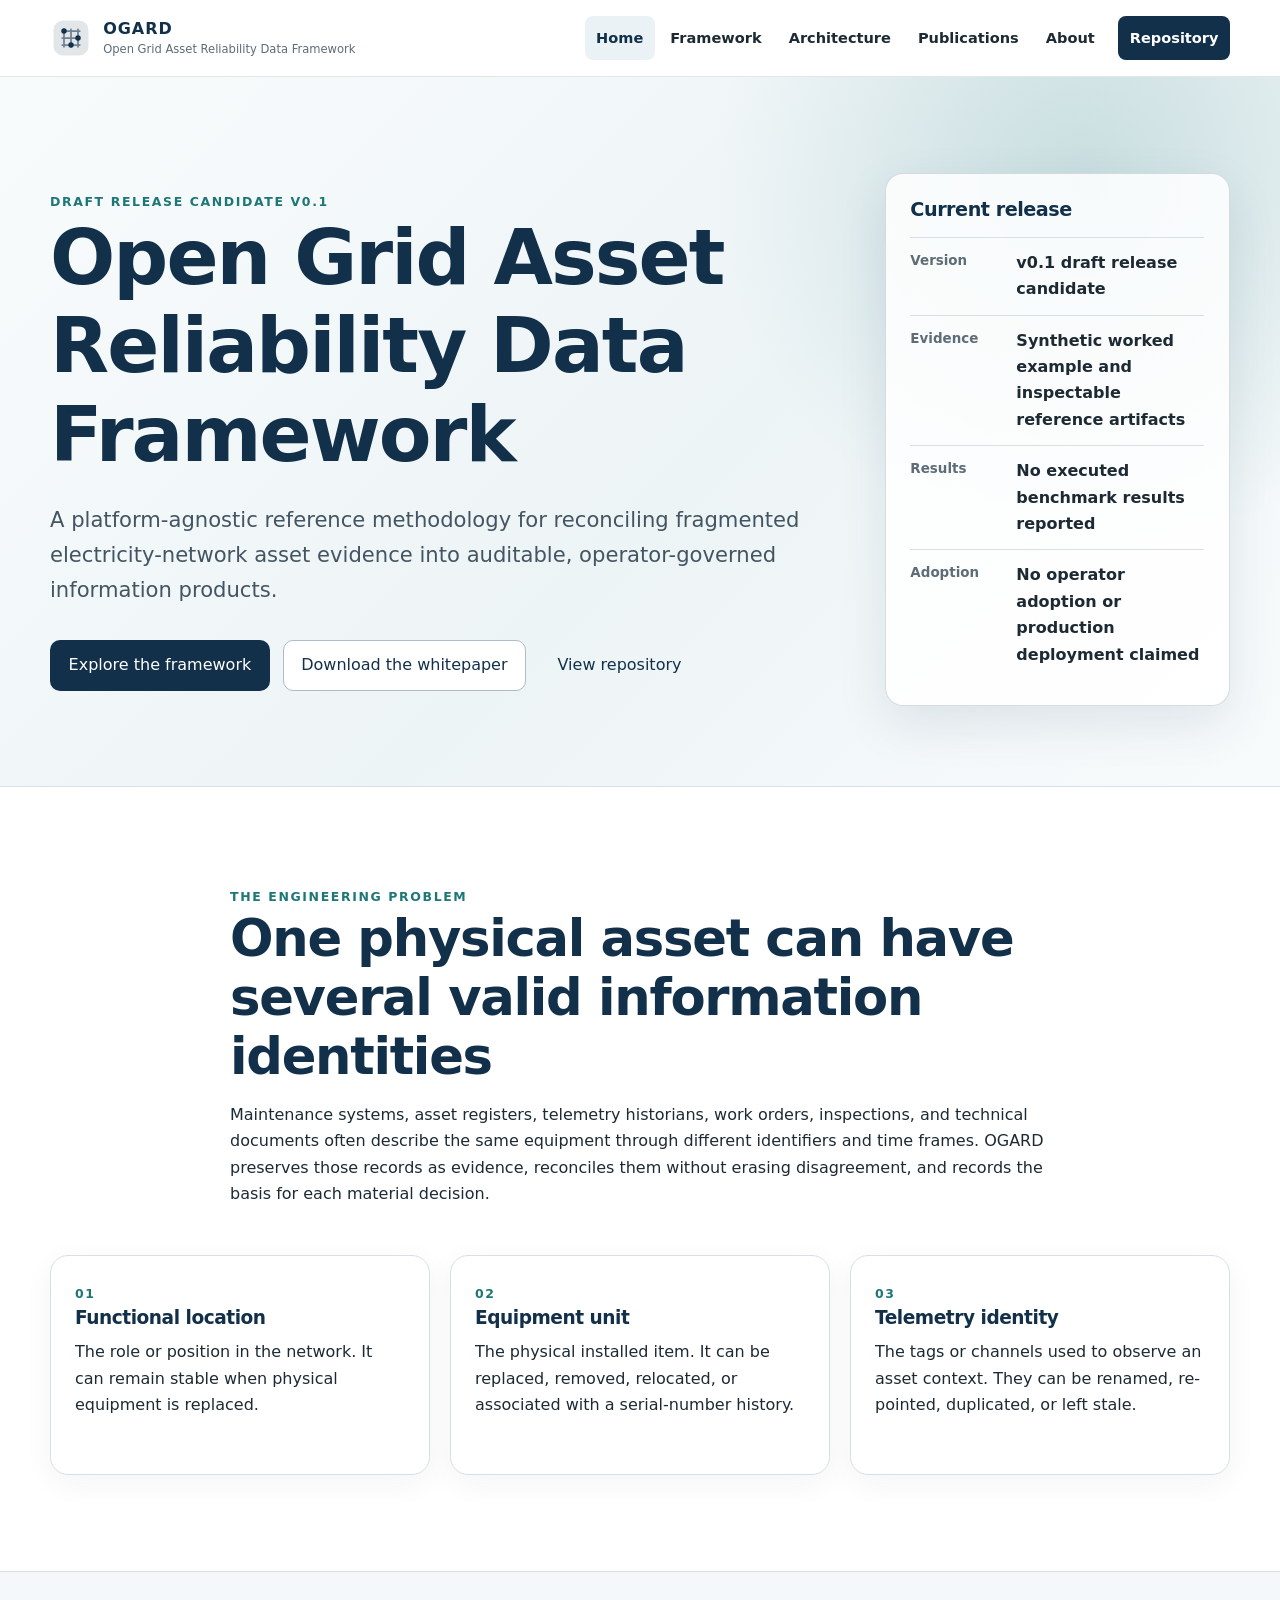
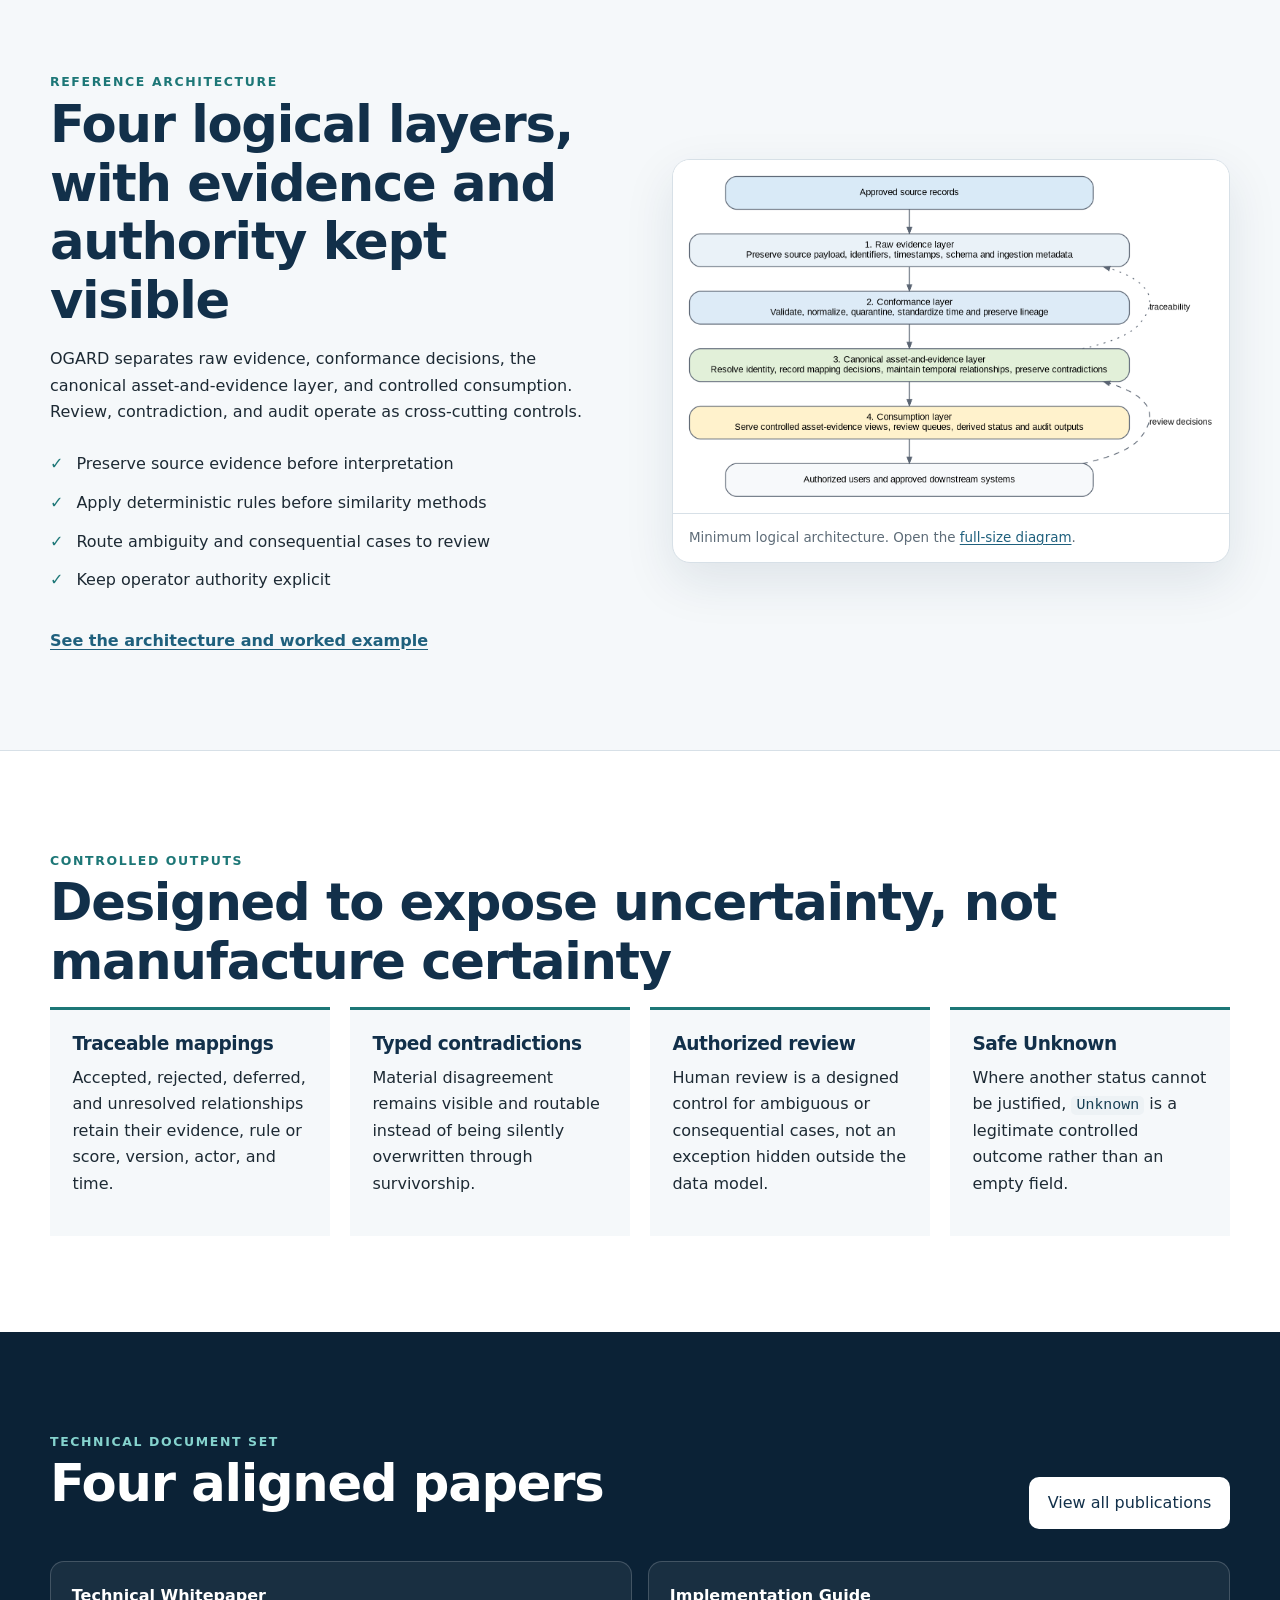
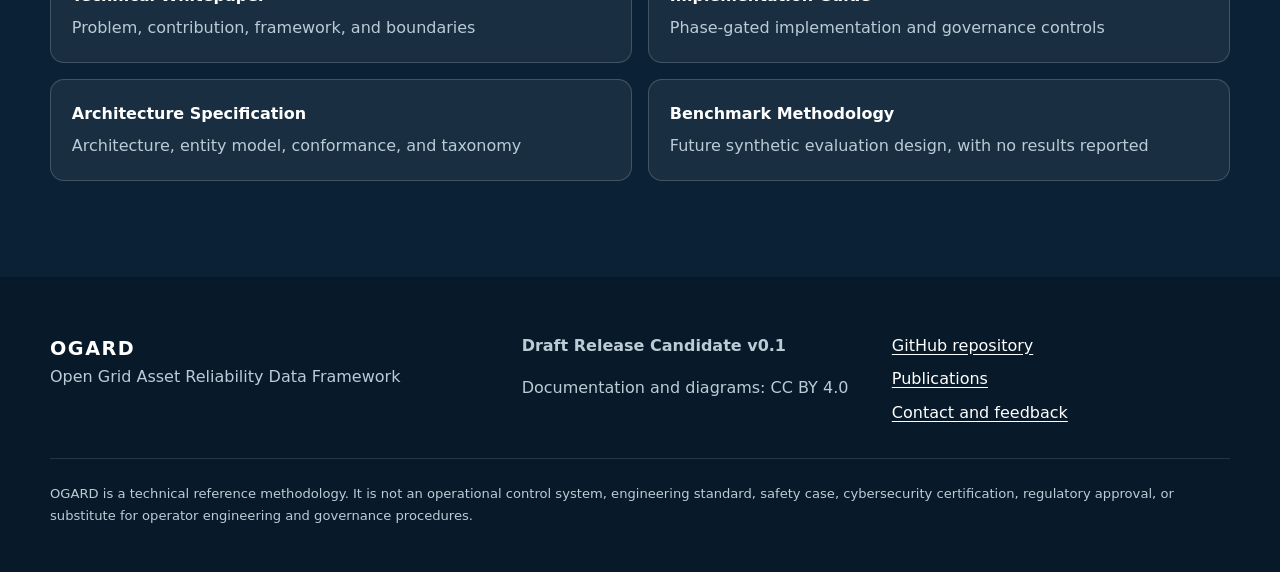
==== index.html @ 9d79635a "Move GitHub Pages site files to repository root" ====
<!doctype html>
<html lang="en">
<head>
  <meta charset="utf-8">
  <meta name="viewport" content="width=device-width, initial-scale=1">
  <title>OGARD | Open Grid Asset Reliability Data Framework</title>
  <meta name="description" content="OGARD is a reference methodology for reconciling fragmented electricity-network asset evidence into auditable, operator-governed information products.">
  <meta name="author" content="Deniz Bektas">
  <meta name="theme-color" content="#12304a">
  <link rel="canonical" href="https://denbek.github.io/ogard/">
  <meta property="og:type" content="website">
  <meta property="og:site_name" content="OGARD">
  <meta property="og:title" content="OGARD | Open Grid Asset Reliability Data Framework">
  <meta property="og:description" content="OGARD is a reference methodology for reconciling fragmented electricity-network asset evidence into auditable, operator-governed information products.">
  <meta property="og:url" content="https://denbek.github.io/ogard/">
  <meta property="og:image" content="https://denbek.github.io/ogard/assets/images/ogard-social-card.png">
  <meta name="twitter:card" content="summary_large_image">
  <link rel="icon" href="assets/images/favicon.svg" type="image/svg+xml">
  <link rel="manifest" href="site.webmanifest">
  <script>document.documentElement.classList.add("js")</script>
  <link rel="stylesheet" href="assets/css/styles.css">
  <script src="assets/js/site.js" defer></script>
</head>
<body>
<a class="skip-link" href="#main-content">Skip to main content</a>
<header class="site-header">
  <div class="container header-inner">
    <a class="brand" href="index.html" aria-label="OGARD home">
      
<svg class="brand-mark" viewBox="0 0 48 48" aria-hidden="true" focusable="false">
  <rect x="4" y="4" width="40" height="40" rx="11" fill="currentColor" opacity="0.12"/>
  <path d="M14 16h20M14 24h20M14 32h20M16 14v20M24 14v20M32 14v20" stroke="currentColor" stroke-width="2" stroke-linecap="round" opacity="0.55"/>
  <circle cx="16" cy="16" r="3.1" fill="currentColor"/>
  <circle cx="32" cy="24" r="3.1" fill="currentColor"/>
  <circle cx="24" cy="32" r="3.1" fill="currentColor"/>
</svg>

      <span><strong>OGARD</strong><small>Open Grid Asset Reliability Data Framework</small></span>
    </a>
    <button class="menu-button" type="button" aria-expanded="false" aria-controls="site-navigation">
      <span class="menu-icon" aria-hidden="true"></span>
      <span class="sr-only">Open navigation</span>
    </button>
    <nav id="site-navigation" class="site-nav" aria-label="Primary navigation">
      <a href="index.html" aria-current="page" class="nav-link active">Home</a>
<a href="framework.html" class="nav-link">Framework</a>
<a href="architecture.html" class="nav-link">Architecture</a>
<a href="publications.html" class="nav-link">Publications</a>
<a href="about.html" class="nav-link">About</a>
      <a class="nav-repo" href="https://github.com/DenBek/ogard">Repository</a>
    </nav>
  </div>
</header>
<main id="main-content">

<section class="hero">
  <div class="container hero-grid">
    <div class="hero-copy">
      <span class="eyebrow">Draft Release Candidate v0.1</span>
      <h1>Open Grid Asset Reliability Data Framework</h1>
      <p class="hero-lead">A platform-agnostic reference methodology for reconciling fragmented electricity-network asset evidence into auditable, operator-governed information products.</p>
      <div class="button-row">
        <a class="button primary" href="framework.html">Explore the framework</a>
        <a class="button secondary" href="papers/OGARD-Technical-Whitepaper-Draft-RC-v0.1.pdf">Download the whitepaper</a>
        <a class="button text" href="https://github.com/DenBek/ogard">View repository</a>
      </div>
    </div>
    <aside class="status-panel" aria-label="Release status">
      <h2>Current release</h2>
      <dl>
        <div><dt>Version</dt><dd>v0.1 draft release candidate</dd></div>
        <div><dt>Evidence</dt><dd>Synthetic worked example and inspectable reference artifacts</dd></div>
        <div><dt>Results</dt><dd>No executed benchmark results reported</dd></div>
        <div><dt>Adoption</dt><dd>No operator adoption or production deployment claimed</dd></div>
      </dl>
    </aside>
  </div>
</section>

<section class="section">
  <div class="container narrow intro-block">
    <span class="section-label">The engineering problem</span>
    <h2>One physical asset can have several valid information identities</h2>
    <p>Maintenance systems, asset registers, telemetry historians, work orders, inspections, and technical documents often describe the same equipment through different identifiers and time frames. OGARD preserves those records as evidence, reconciles them without erasing disagreement, and records the basis for each material decision.</p>
  </div>
  <div class="container card-grid three">
    <article class="card identity-card">
      <span class="card-number">01</span>
      <h3>Functional location</h3>
      <p>The role or position in the network. It can remain stable when physical equipment is replaced.</p>
    </article>
    <article class="card identity-card">
      <span class="card-number">02</span>
      <h3>Equipment unit</h3>
      <p>The physical installed item. It can be replaced, removed, relocated, or associated with a serial-number history.</p>
    </article>
    <article class="card identity-card">
      <span class="card-number">03</span>
      <h3>Telemetry identity</h3>
      <p>The tags or channels used to observe an asset context. They can be renamed, re-pointed, duplicated, or left stale.</p>
    </article>
  </div>
</section>

<section class="section section-tint">
  <div class="container split">
    <div>
      <span class="section-label">Reference architecture</span>
      <h2>Four logical layers, with evidence and authority kept visible</h2>
      <p>OGARD separates raw evidence, conformance decisions, the canonical asset-and-evidence layer, and controlled consumption. Review, contradiction, and audit operate as cross-cutting controls.</p>
      <ul class="check-list">
        <li>Preserve source evidence before interpretation</li>
        <li>Apply deterministic rules before similarity methods</li>
        <li>Route ambiguity and consequential cases to review</li>
        <li>Keep operator authority explicit</li>
      </ul>
      <a class="inline-link" href="architecture.html">See the architecture and worked example</a>
    </div>
    <figure class="diagram-card">
      <img src="diagrams/minimum-logical-architecture.png" alt="OGARD four-layer logical architecture from approved source records through raw evidence, conformance, canonical asset and evidence, and controlled consumption">
      <figcaption>Minimum logical architecture. Open the <a href="diagrams/minimum-logical-architecture.png">full-size diagram</a>.</figcaption>
    </figure>
  </div>
</section>

<section class="section">
  <div class="container">
    <span class="section-label">Controlled outputs</span>
    <h2>Designed to expose uncertainty, not manufacture certainty</h2>
    <div class="feature-grid">
      <article><h3>Traceable mappings</h3><p>Accepted, rejected, deferred, and unresolved relationships retain their evidence, rule or score, version, actor, and time.</p></article>
      <article><h3>Typed contradictions</h3><p>Material disagreement remains visible and routable instead of being silently overwritten through survivorship.</p></article>
      <article><h3>Authorized review</h3><p>Human review is a designed control for ambiguous or consequential cases, not an exception hidden outside the data model.</p></article>
      <article><h3>Safe Unknown</h3><p>Where another status cannot be justified, <code>Unknown</code> is a legitimate controlled outcome rather than an empty field.</p></article>
    </div>
  </div>
</section>

<section class="section section-dark">
  <div class="container">
    <div class="section-heading-row">
      <div><span class="section-label">Technical document set</span><h2>Four aligned papers</h2></div>
      <a class="button light" href="publications.html">View all publications</a>
    </div>
    <div class="publication-mini-grid">
      <a href="papers/OGARD-Technical-Whitepaper-Draft-RC-v0.1.pdf"><strong>Technical Whitepaper</strong><span>Problem, contribution, framework, and boundaries</span></a>
      <a href="papers/OGARD-Implementation-Guide-Draft-RC-v0.1.pdf"><strong>Implementation Guide</strong><span>Phase-gated implementation and governance controls</span></a>
      <a href="papers/OGARD-Architecture-and-Data-Model-Specification-Draft-RC-v0.1.pdf"><strong>Architecture Specification</strong><span>Architecture, entity model, conformance, and taxonomy</span></a>
      <a href="papers/OGARD-Synthetic-Benchmark-Methodology-Draft-RC-v0.1.pdf"><strong>Benchmark Methodology</strong><span>Future synthetic evaluation design, with no results reported</span></a>
    </div>
  </div>
</section>

</main>

<footer class="site-footer">
  <div class="container footer-grid">
    <div>
      <a class="footer-brand" href="index.html">OGARD</a>
      <p>Open Grid Asset Reliability Data Framework</p>
    </div>
    <div>
      <p><strong>Draft Release Candidate v0.1</strong></p>
      <p>Documentation and diagrams: CC BY 4.0</p>
    </div>
    <div class="footer-links">
      <a href="https://github.com/DenBek/ogard">GitHub repository</a>
      <a href="publications.html">Publications</a>
      <a href="about.html#contact">Contact and feedback</a>
    </div>
  </div>
  <div class="container footer-note">
    <p>OGARD is a technical reference methodology. It is not an operational control system, engineering standard, safety case, cybersecurity certification, regulatory approval, or substitute for operator engineering and governance procedures.</p>
  </div>
</footer>

</body>
</html>
---- assets/css/styles.css ----
:root {
  --navy: #12304a;
  --navy-2: #0b2236;
  --blue: #1f607d;
  --teal: #1d7777;
  --green: #44765c;
  --amber: #9a6519;
  --red: #8a3b3b;
  --ink: #1d2a34;
  --muted: #5e6c78;
  --line: #d7e0e7;
  --surface: #f5f8fa;
  --surface-2: #eaf2f5;
  --white: #ffffff;
  --shadow: 0 18px 50px rgba(18, 48, 74, 0.10);
  --radius: 18px;
  --container: 1180px;
}
* { box-sizing: border-box; }
html { scroll-behavior: smooth; }
body { margin: 0; color: var(--ink); background: var(--white); font-family: Inter, ui-sans-serif, system-ui, -apple-system, BlinkMacSystemFont, "Segoe UI", sans-serif; line-height: 1.65; -webkit-font-smoothing: antialiased; }
a { color: var(--blue); text-underline-offset: 0.18em; }
a:hover { color: var(--navy); }
img { display: block; max-width: 100%; }
code, pre { font-family: ui-monospace, SFMono-Regular, Menlo, Consolas, monospace; }
code { padding: 0.1em 0.35em; border-radius: 5px; background: #edf2f5; color: #153d52; font-size: 0.93em; }
.container { width: min(calc(100% - 2.5rem), var(--container)); margin-inline: auto; }
.narrow { max-width: 820px; }
.sr-only { position: absolute; width: 1px; height: 1px; padding: 0; margin: -1px; overflow: hidden; clip: rect(0,0,0,0); white-space: nowrap; border: 0; }
.skip-link { position: fixed; top: 0.5rem; left: 0.5rem; z-index: 999; padding: 0.75rem 1rem; border-radius: 8px; background: var(--navy); color: white; transform: translateY(-160%); }
.skip-link:focus { transform: translateY(0); }
:focus-visible { outline: 3px solid #f2b84b; outline-offset: 3px; }
.site-header { position: sticky; top: 0; z-index: 100; background: rgba(255,255,255,0.96); border-bottom: 1px solid rgba(18,48,74,0.12); backdrop-filter: blur(14px); }
.header-inner { min-height: 76px; display: flex; align-items: center; justify-content: space-between; gap: 1rem; }
.brand { display: inline-flex; align-items: center; gap: 0.7rem; color: var(--navy); text-decoration: none; }
.brand-mark { width: 42px; height: 42px; flex: 0 0 auto; }
.brand span { display: flex; flex-direction: column; line-height: 1.15; }
.brand strong { letter-spacing: 0.06em; font-size: 1rem; }
.brand small { margin-top: 0.25rem; color: var(--muted); font-size: 0.72rem; }
.site-nav { display: flex; align-items: center; gap: 0.25rem; }
.nav-link, .nav-repo { padding: 0.62rem 0.72rem; border-radius: 8px; color: var(--ink); font-weight: 650; font-size: 0.91rem; text-decoration: none; }
.nav-link:hover, .nav-link.active { color: var(--navy); background: var(--surface-2); }
.nav-repo { margin-left: 0.5rem; color: white; background: var(--navy); }
.nav-repo:hover { color: white; background: var(--blue); }
.menu-button { display: none; border: 0; background: transparent; padding: 0.65rem; color: var(--navy); }
.menu-icon, .menu-icon::before, .menu-icon::after { display: block; width: 24px; height: 2px; border-radius: 2px; background: currentColor; content: ""; }
.menu-icon::before { transform: translateY(-7px); }
.menu-icon::after { transform: translateY(5px); }
.hero { padding: 6rem 0 5rem; background: radial-gradient(circle at 85% 15%, rgba(29,119,119,0.18), transparent 30%), linear-gradient(135deg, #f8fbfc 0%, #edf4f6 55%, #f8fbfc 100%); border-bottom: 1px solid var(--line); }
.hero-grid { display: grid; grid-template-columns: minmax(0, 1.45fr) minmax(300px, 0.65fr); gap: 4rem; align-items: center; }
.eyebrow, .section-label { display: inline-block; color: var(--teal); font-size: 0.78rem; font-weight: 800; letter-spacing: 0.13em; text-transform: uppercase; }
h1, h2, h3 { margin-top: 0; color: var(--navy); line-height: 1.15; letter-spacing: -0.025em; }
h1 { margin-bottom: 1.5rem; font-size: clamp(2.8rem, 6vw, 5.25rem); max-width: 14ch; }
h2 { margin-bottom: 1rem; font-size: clamp(2rem, 4vw, 3.2rem); }
h3 { margin-bottom: 0.7rem; font-size: 1.16rem; }
p { margin-top: 0; }
.hero-lead, .page-hero p, .section-intro { max-width: 68ch; color: #435562; font-size: clamp(1.08rem, 2vw, 1.32rem); }
.button-row { display: flex; flex-wrap: wrap; gap: 0.8rem; align-items: center; margin-top: 2rem; }
.button { display: inline-flex; align-items: center; justify-content: center; min-height: 46px; padding: 0.72rem 1.1rem; border: 1px solid transparent; border-radius: 10px; font-weight: 750; text-decoration: none; cursor: pointer; font: inherit; }
.button.primary { background: var(--navy); color: white; }
.button.primary:hover { background: var(--blue); color: white; }
.button.secondary { border-color: #aebcc7; background: white; color: var(--navy); }
.button.secondary:hover { border-color: var(--navy); background: var(--surface); }
.button.text { color: var(--navy); }
.button.light { background: white; color: var(--navy); }
.button.small { min-height: 40px; padding: 0.55rem 0.85rem; }
.status-panel { padding: 1.55rem; border: 1px solid rgba(18,48,74,0.16); border-radius: var(--radius); background: rgba(255,255,255,0.85); box-shadow: var(--shadow); }
.status-panel h2 { font-size: 1.2rem; }
dl { margin: 0; }
.status-panel dl > div, .publication-card dl > div { display: grid; grid-template-columns: 90px 1fr; gap: 1rem; padding: 0.75rem 0; border-top: 1px solid var(--line); }
dt { color: var(--muted); font-size: 0.84rem; font-weight: 700; }
dd { margin: 0; font-weight: 600; }
.section { padding: 6rem 0; }
.section-tint { background: var(--surface); border-block: 1px solid var(--line); }
.section-dark { background: var(--navy-2); color: #dbe6ed; }
.section-dark h2, .section-dark h3, .section-dark a { color: white; }
.section-dark .section-label { color: #85d3ce; }
.section-dark p { color: #c3d2dc; }
.intro-block { margin-bottom: 3rem; }
.card-grid { display: grid; gap: 1.25rem; }
.card-grid.three { grid-template-columns: repeat(3, 1fr); }
.card-grid.five { grid-template-columns: repeat(5, 1fr); }
.card { position: relative; padding: 1.5rem; border: 1px solid var(--line); border-radius: var(--radius); background: white; box-shadow: 0 8px 30px rgba(18,48,74,0.05); }
.card-number { color: var(--teal); font-size: 0.78rem; font-weight: 850; letter-spacing: 0.12em; }
.identity-card { min-height: 220px; }
.split { display: grid; grid-template-columns: minmax(0, 1fr) minmax(360px, 1fr); gap: 4rem; align-items: center; }
.split.text-first { grid-template-columns: minmax(0, 1.2fr) minmax(300px, 0.8fr); }
.diagram-card { margin: 0; overflow: hidden; border: 1px solid var(--line); border-radius: var(--radius); background: white; box-shadow: var(--shadow); }
.diagram-card img { width: 100%; height: auto; }
.diagram-card figcaption { padding: 0.8rem 1rem; color: var(--muted); font-size: 0.84rem; border-top: 1px solid var(--line); }
.diagram-card.large { margin-top: 2.25rem; }
.check-list, .cross-list { padding: 0; margin: 1.25rem 0; list-style: none; }
.check-list li, .cross-list li { position: relative; padding: 0.38rem 0 0.38rem 1.65rem; }
.check-list li::before { position: absolute; left: 0; content: "✓"; color: var(--teal); font-weight: 900; }
.cross-list li::before { position: absolute; left: 0; content: "×"; color: #bb6b61; font-weight: 900; }
.check-list.light li::before { color: #85d3ce; }
.inline-link { display: inline-block; margin-top: 0.5rem; font-weight: 800; }
.feature-grid { display: grid; grid-template-columns: repeat(4, 1fr); gap: 1.25rem; }
.feature-grid.three, .feature-grid.three.compact { grid-template-columns: repeat(3, 1fr); }
.feature-grid article { padding: 1.4rem; border-top: 3px solid var(--teal); background: var(--surface); }
.section-tint .feature-grid article { background: white; }
.section-heading-row { display: flex; justify-content: space-between; gap: 2rem; align-items: end; margin-bottom: 2rem; }
.publication-mini-grid { display: grid; grid-template-columns: repeat(2, 1fr); gap: 1rem; }
.publication-mini-grid a { display: flex; flex-direction: column; padding: 1.3rem; border: 1px solid rgba(255,255,255,0.18); border-radius: 14px; text-decoration: none; background: rgba(255,255,255,0.06); }
.publication-mini-grid a:hover { background: rgba(255,255,255,0.12); }
.publication-mini-grid span { margin-top: 0.35rem; color: #b9cbd7; }
.page-hero { padding: 5.2rem 0 4.2rem; background: linear-gradient(145deg, #f7fafb, #edf3f5); border-bottom: 1px solid var(--line); }
.page-hero h1 { max-width: 18ch; font-size: clamp(2.6rem, 5vw, 4.7rem); }
.full-height { min-height: 100vh; display: grid; place-items: center; }
.principle-box { padding: 2rem; border-left: 5px solid var(--teal); background: var(--surface); }
.quote { color: var(--navy); font-size: 1.55rem; font-weight: 750; line-height: 1.35; }
.quote-source { color: var(--muted); font-size: 0.88rem; }
.identity-flow { display: grid; grid-template-columns: 1fr auto 1fr auto 1fr; align-items: center; gap: 1rem; margin: 2.5rem 0; }
.identity-flow div { padding: 1.35rem; border: 1px solid var(--line); border-radius: 14px; background: white; text-align: center; }
.identity-flow div span { display: block; color: var(--navy); font-weight: 800; }
.identity-flow div small { color: var(--muted); }
.flow-link { color: var(--teal); font-size: 0.72rem; font-weight: 750; text-align: center; }
.callout, .notice { padding: 1rem 1.1rem; border-left: 4px solid var(--amber); background: #fff8e8; color: #60491f; }
.step-grid { display: grid; grid-template-columns: repeat(4, 1fr); gap: 1rem; padding: 0; list-style: none; }
.step-grid li { padding: 1.35rem; border: 1px solid rgba(255,255,255,0.16); border-radius: 14px; background: rgba(255,255,255,0.055); }
.step-grid li > span { display: inline-grid; width: 34px; height: 34px; place-items: center; margin-bottom: 1rem; border-radius: 50%; background: #85d3ce; color: var(--navy-2); font-weight: 900; }
.table-wrap { overflow-x: auto; border: 1px solid var(--line); border-radius: var(--radius); }
table { width: 100%; border-collapse: collapse; background: white; }
th, td { padding: 1rem; border-bottom: 1px solid var(--line); text-align: left; vertical-align: top; }
th { background: var(--navy); color: white; font-size: 0.86rem; }
tbody tr:last-child td { border-bottom: 0; }
.status { display: inline-block; min-width: 84px; padding: 0.25rem 0.5rem; border-radius: 999px; color: #173042; font-size: 0.8rem; font-weight: 800; text-align: center; }
.status.available { background: #dcefe3; }.status.degraded { background: #fff0c8; }.status.offline { background: #ecd9d9; }.status.risk { background: #f8e4c8; }.status.unknown { background: #e4e9ed; }
.boundary-grid { display: grid; grid-template-columns: 1fr 1fr; gap: 3rem; }
.layer-grid { display: grid; grid-template-columns: repeat(4, 1fr); gap: 1rem; }
.layer-grid article { padding: 1.25rem; border: 1px solid var(--line); border-radius: 14px; background: white; }
.layer-grid article > span { display: inline-grid; width: 32px; height: 32px; place-items: center; margin-bottom: 0.9rem; border-radius: 8px; color: white; background: var(--navy); font-weight: 850; }
.timeline { max-width: 940px; margin: 3rem auto 0; padding: 0; list-style: none; }
.timeline li { display: grid; grid-template-columns: 64px 1fr; gap: 1.2rem; padding: 0 0 2rem; }
.timeline li > span { display: grid; width: 48px; height: 48px; place-items: center; border: 2px solid #85d3ce; border-radius: 50%; color: #85d3ce; font-weight: 900; }
.timeline li > div { padding: 0 0 1.5rem 1.5rem; border-left: 1px solid rgba(255,255,255,0.22); }
.artifact-grid { display: grid; grid-template-columns: repeat(4, 1fr); gap: 1rem; }
.artifact-grid a { display: flex; flex-direction: column; min-height: 150px; padding: 1.15rem; border: 1px solid var(--line); border-radius: 12px; color: var(--ink); text-decoration: none; background: white; }
.artifact-grid a:hover { border-color: var(--teal); box-shadow: 0 8px 24px rgba(18,48,74,0.08); }
.artifact-grid strong { color: var(--navy); }
.artifact-grid span { margin-top: 0.4rem; color: var(--muted); font-size: 0.88rem; }
.reference-links { display: flex; flex-wrap: wrap; gap: 0.7rem; margin-top: 1.25rem; }
.reference-links a { padding: 0.55rem 0.8rem; border-radius: 999px; background: var(--surface-2); font-weight: 700; text-decoration: none; }
.publication-grid { display: grid; grid-template-columns: repeat(2, 1fr); gap: 1.5rem; }
.publication-card { padding: 2rem; border: 1px solid var(--line); border-radius: var(--radius); background: white; box-shadow: 0 10px 35px rgba(18,48,74,0.06); }
.publication-card.featured { border-top: 5px solid var(--teal); }
.doc-type { color: var(--teal); font-size: 0.75rem; font-weight: 850; letter-spacing: 0.12em; text-transform: uppercase; }
.publication-card h2 { margin-top: 0.5rem; font-size: 1.8rem; }
.publication-card dl { margin: 1.3rem 0; }
.repo-tree pre { margin: 0; padding: 1.5rem; overflow-x: auto; border-radius: var(--radius); background: var(--navy-2); color: #dbe6ed; line-height: 1.8; }
.citation-box { padding: 1.4rem; border: 1px solid var(--line); border-radius: var(--radius); background: var(--surface); }
.copy-status { min-height: 1.4em; margin: 0.5rem 0 0; color: var(--teal); font-weight: 700; }
.audience-grid { display: flex; flex-wrap: wrap; gap: 0.8rem; }
.audience-grid span { padding: 0.75rem 1rem; border: 1px solid var(--line); border-radius: 999px; background: var(--surface); font-weight: 700; }
.contact-rules { padding: 1.5rem; border: 1px solid rgba(255,255,255,0.18); border-radius: var(--radius); background: rgba(255,255,255,0.06); }
.site-footer { padding: 3.5rem 0 2rem; background: #081a29; color: #bccbd5; }
.footer-grid { display: grid; grid-template-columns: 1.3fr 1fr 1fr; gap: 2rem; }
.footer-brand { color: white; font-size: 1.2rem; font-weight: 900; letter-spacing: 0.08em; text-decoration: none; }
.footer-links { display: flex; flex-direction: column; gap: 0.45rem; }
.footer-links a { color: white; }
.footer-note { margin-top: 2rem; padding-top: 1.5rem; border-top: 1px solid rgba(255,255,255,0.12); font-size: 0.82rem; }
@media (max-width: 1000px) {
  .hero-grid, .split, .split.text-first { grid-template-columns: 1fr; gap: 2.5rem; }
  .card-grid.five { grid-template-columns: repeat(2, 1fr); }
  .feature-grid, .artifact-grid, .layer-grid, .step-grid { grid-template-columns: repeat(2, 1fr); }
  .identity-flow { grid-template-columns: 1fr; }
  .flow-link { transform: rotate(90deg); }
}
@media (max-width: 820px) {
  .header-inner { flex-wrap: wrap; }
  .brand small { display: none; }
  .site-nav { position: static; width: 100%; display: flex; flex-direction: column; align-items: stretch; padding: 0 0 1rem; background: white; }
  .js .menu-button { display: block; }
  .js .site-nav { position: absolute; top: 76px; left: 0; right: 0; width: auto; display: none; padding: 1rem 1.25rem 1.4rem; border-bottom: 1px solid var(--line); box-shadow: var(--shadow); }
  .js .site-nav.open { display: flex; }
  .nav-link, .nav-repo { width: 100%; margin: 0; padding: 0.8rem 1rem; }
  .hero { padding: 4.5rem 0 4rem; }
  .section, .page-hero { padding-block: 4rem; }
  .card-grid.three, .feature-grid.three, .feature-grid.three.compact, .publication-grid, .boundary-grid, .footer-grid { grid-template-columns: 1fr; }
  .section-heading-row { align-items: flex-start; flex-direction: column; }
  .publication-mini-grid { grid-template-columns: 1fr; }
}
@media (max-width: 620px) {
  .container { width: min(calc(100% - 1.5rem), var(--container)); }
  h1 { font-size: clamp(2.45rem, 13vw, 3.55rem); }
  h2 { font-size: 2rem; }
  .card-grid.five, .feature-grid, .artifact-grid, .layer-grid, .step-grid { grid-template-columns: 1fr; }
  .button-row { align-items: stretch; flex-direction: column; }
  .button { width: 100%; }
  .status-panel dl > div { grid-template-columns: 1fr; gap: 0.2rem; }
  .timeline li { grid-template-columns: 48px 1fr; gap: 0.7rem; }
  .timeline li > div { padding-left: 1rem; }
  th, td { min-width: 190px; }
}
@media (prefers-reduced-motion: reduce) {
  html { scroll-behavior: auto; }
  *, *::before, *::after { transition-duration: 0.01ms !important; animation-duration: 0.01ms !important; }
}
@media print {
  .site-header, .site-footer, .button, .menu-button { display: none !important; }
  .section, .hero, .page-hero { padding: 2rem 0; }
  body { color: black; background: white; }
  a { color: black; text-decoration: underline; }
}
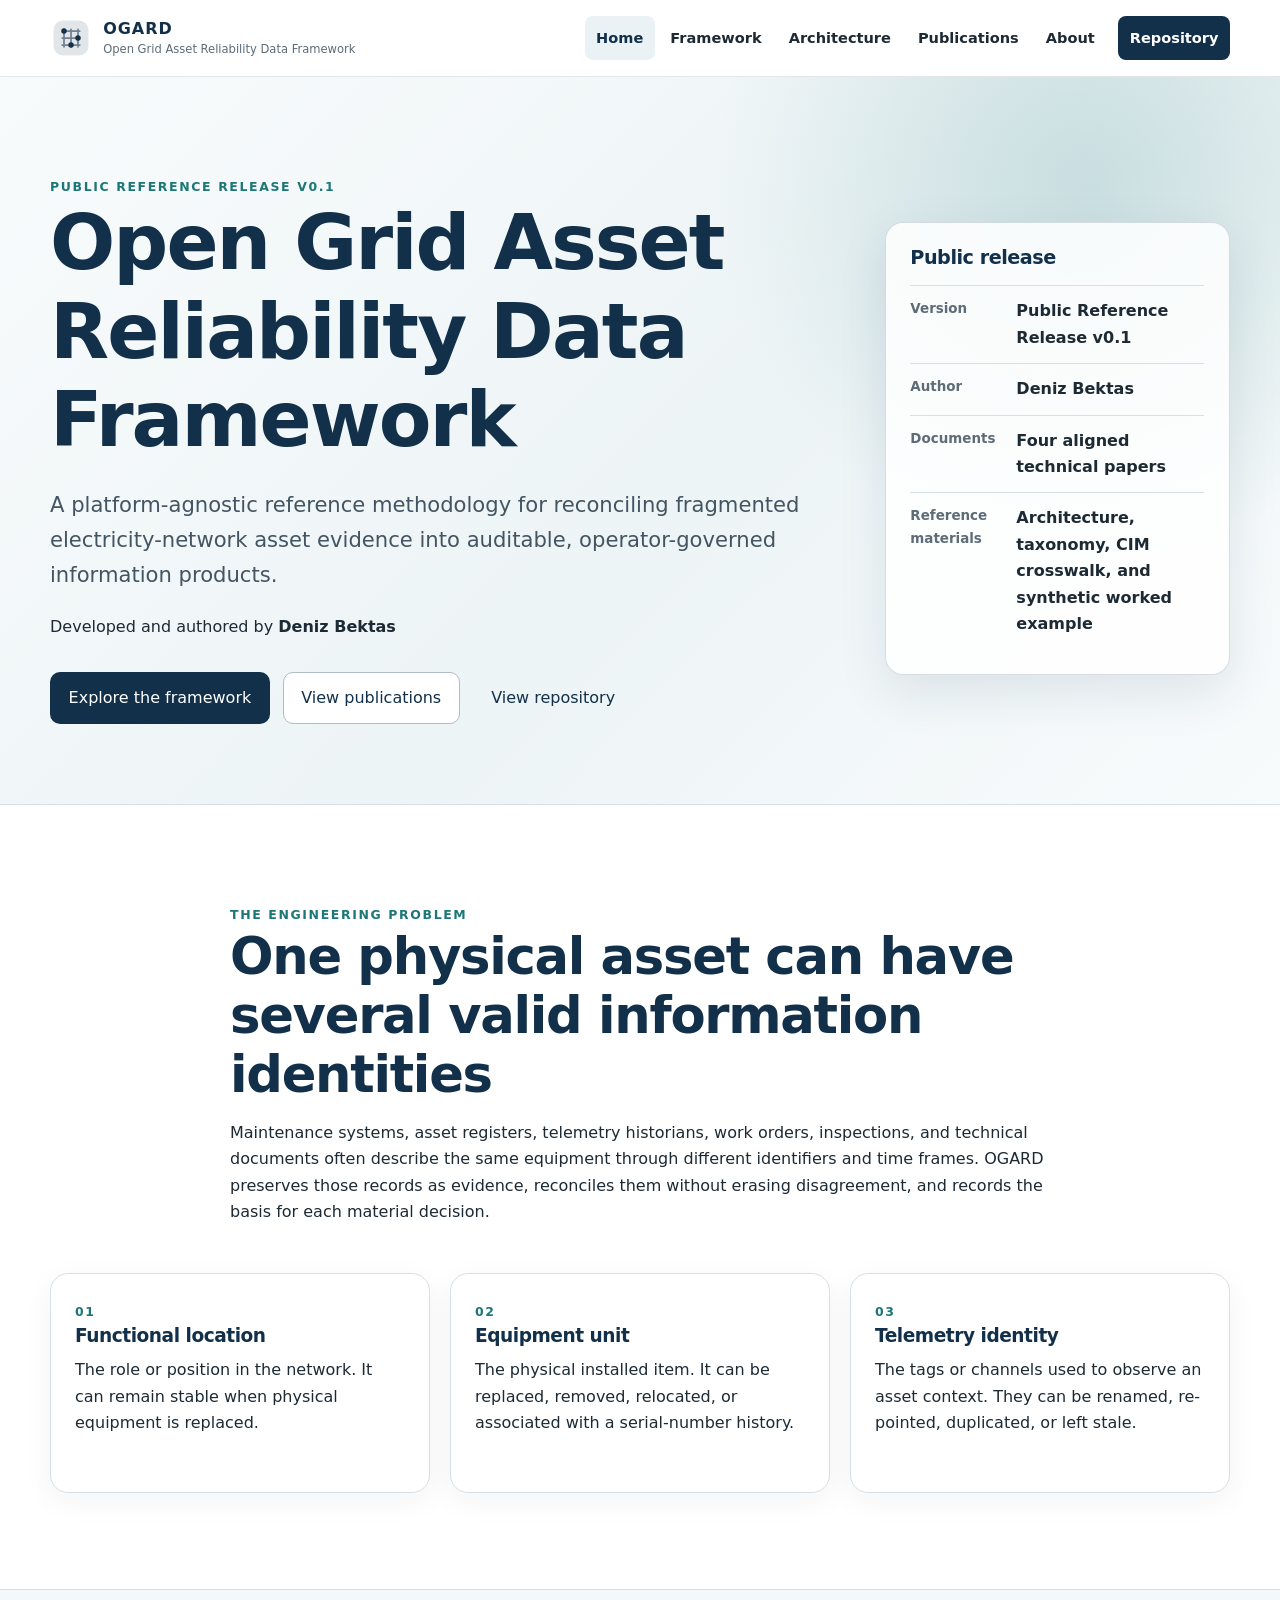
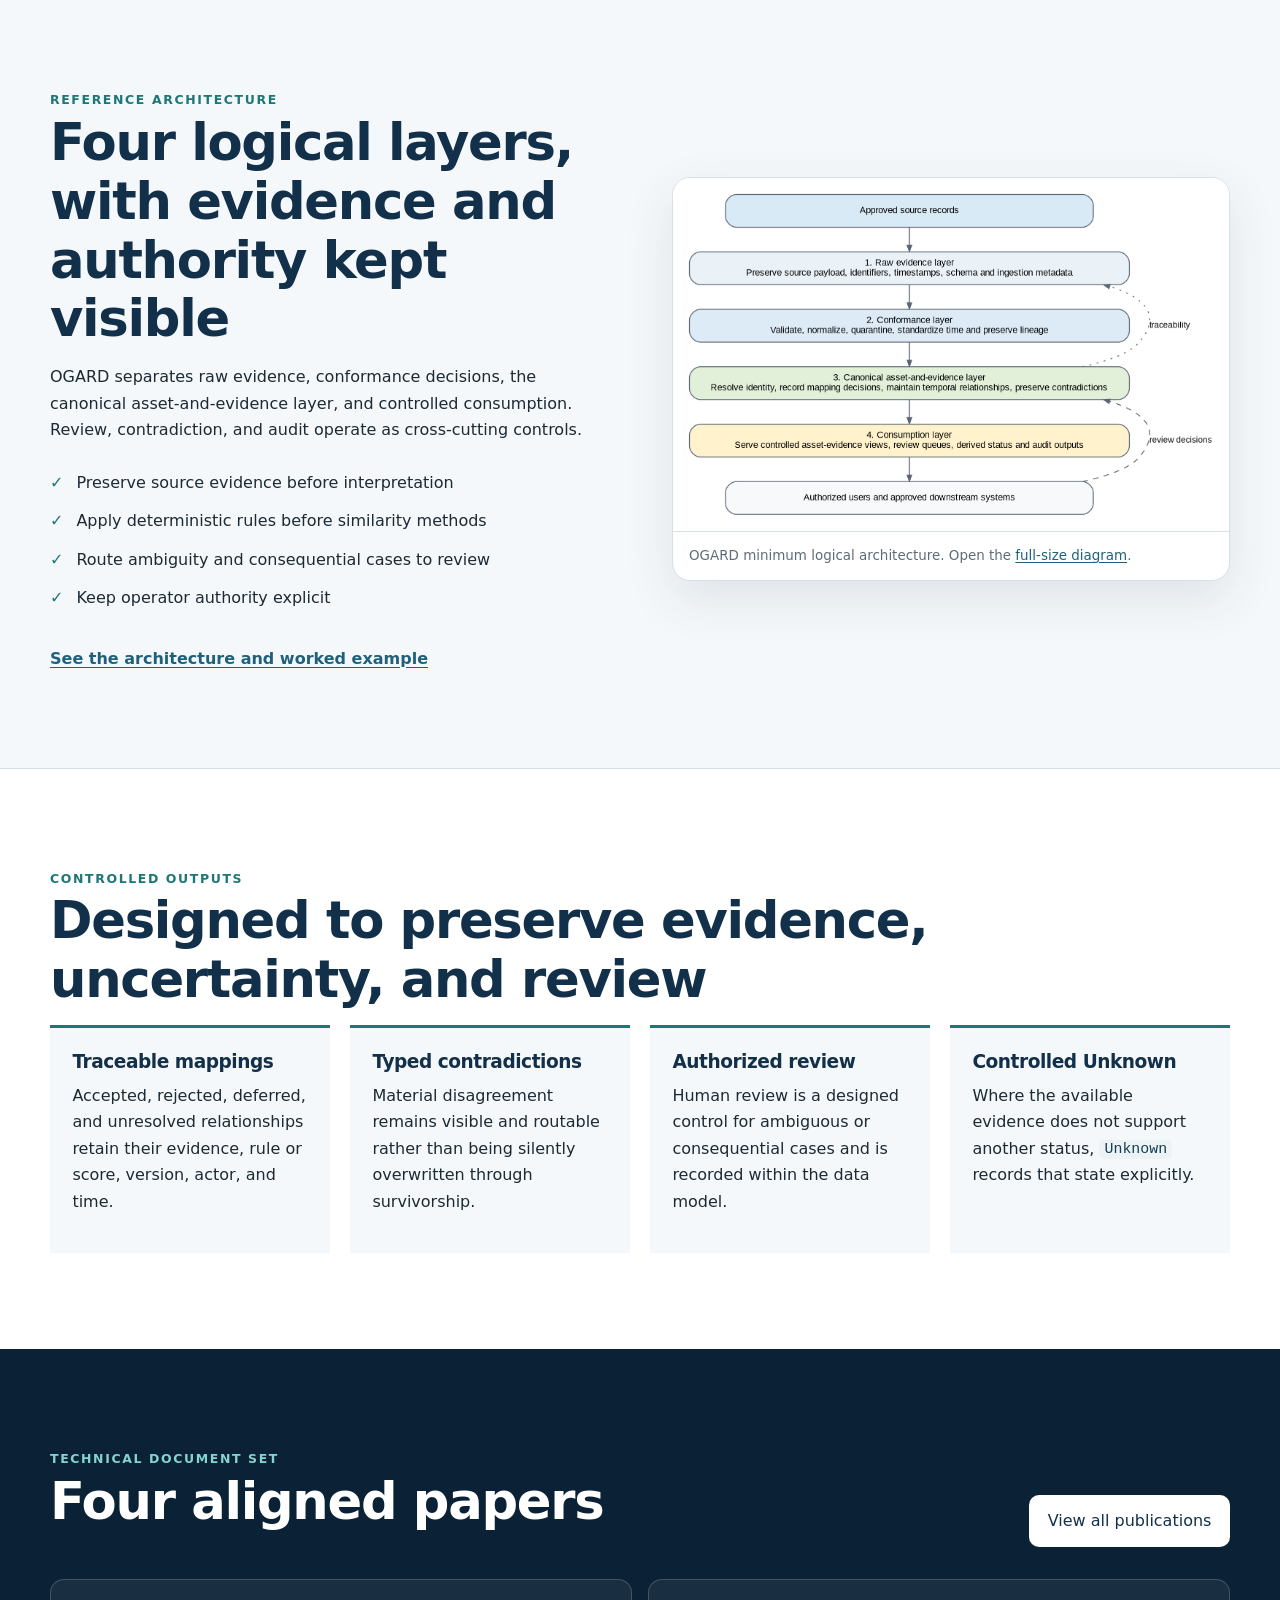
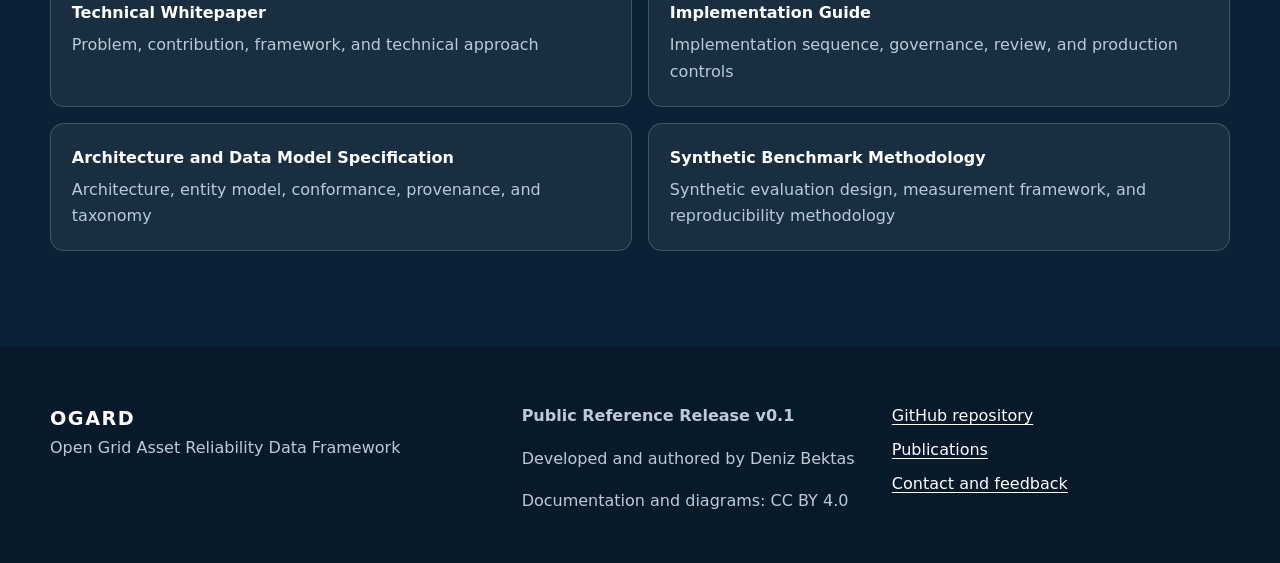
==== commit 4e7c8153: "Update index.html" ====
--- a/index.html
+++ b/index.html
@@ -3,175 +3,368 @@
 <head>
   <meta charset="utf-8">
   <meta name="viewport" content="width=device-width, initial-scale=1">
+
   <title>OGARD | Open Grid Asset Reliability Data Framework</title>
-  <meta name="description" content="OGARD is a reference methodology for reconciling fragmented electricity-network asset evidence into auditable, operator-governed information products.">
+
+  <meta
+    name="description"
+    content="OGARD is a public reference methodology developed and authored by Deniz Bektas for reconciling fragmented electricity-network asset evidence into auditable, operator-governed information products."
+  >
   <meta name="author" content="Deniz Bektas">
   <meta name="theme-color" content="#12304a">
+
   <link rel="canonical" href="https://denbek.github.io/ogard/">
+
   <meta property="og:type" content="website">
   <meta property="og:site_name" content="OGARD">
   <meta property="og:title" content="OGARD | Open Grid Asset Reliability Data Framework">
-  <meta property="og:description" content="OGARD is a reference methodology for reconciling fragmented electricity-network asset evidence into auditable, operator-governed information products.">
+  <meta
+    property="og:description"
+    content="A public reference methodology developed and authored by Deniz Bektas for reconciling fragmented electricity-network asset evidence."
+  >
   <meta property="og:url" content="https://denbek.github.io/ogard/">
   <meta property="og:image" content="https://denbek.github.io/ogard/assets/images/ogard-social-card.png">
+
   <meta name="twitter:card" content="summary_large_image">
+
   <link rel="icon" href="assets/images/favicon.svg" type="image/svg+xml">
   <link rel="manifest" href="site.webmanifest">
+
   <script>document.documentElement.classList.add("js")</script>
   <link rel="stylesheet" href="assets/css/styles.css">
   <script src="assets/js/site.js" defer></script>
 </head>
+
 <body>
+
 <a class="skip-link" href="#main-content">Skip to main content</a>
+
 <header class="site-header">
   <div class="container header-inner">
+
     <a class="brand" href="index.html" aria-label="OGARD home">
-      
-<svg class="brand-mark" viewBox="0 0 48 48" aria-hidden="true" focusable="false">
-  <rect x="4" y="4" width="40" height="40" rx="11" fill="currentColor" opacity="0.12"/>
-  <path d="M14 16h20M14 24h20M14 32h20M16 14v20M24 14v20M32 14v20" stroke="currentColor" stroke-width="2" stroke-linecap="round" opacity="0.55"/>
-  <circle cx="16" cy="16" r="3.1" fill="currentColor"/>
-  <circle cx="32" cy="24" r="3.1" fill="currentColor"/>
-  <circle cx="24" cy="32" r="3.1" fill="currentColor"/>
-</svg>
-
-      <span><strong>OGARD</strong><small>Open Grid Asset Reliability Data Framework</small></span>
+
+      <svg class="brand-mark" viewBox="0 0 48 48" aria-hidden="true" focusable="false">
+        <rect x="4" y="4" width="40" height="40" rx="11" fill="currentColor" opacity="0.12"/>
+        <path d="M14 16h20M14 24h20M14 32h20M16 14v20M24 14v20M32 14v20"
+              stroke="currentColor"
+              stroke-width="2"
+              stroke-linecap="round"
+              opacity="0.55"/>
+        <circle cx="16" cy="16" r="3.1" fill="currentColor"/>
+        <circle cx="32" cy="24" r="3.1" fill="currentColor"/>
+        <circle cx="24" cy="32" r="3.1" fill="currentColor"/>
+      </svg>
+
+      <span>
+        <strong>OGARD</strong>
+        <small>Open Grid Asset Reliability Data Framework</small>
+      </span>
     </a>
+
     <button class="menu-button" type="button" aria-expanded="false" aria-controls="site-navigation">
       <span class="menu-icon" aria-hidden="true"></span>
       <span class="sr-only">Open navigation</span>
     </button>
+
     <nav id="site-navigation" class="site-nav" aria-label="Primary navigation">
       <a href="index.html" aria-current="page" class="nav-link active">Home</a>
-<a href="framework.html" class="nav-link">Framework</a>
-<a href="architecture.html" class="nav-link">Architecture</a>
-<a href="publications.html" class="nav-link">Publications</a>
-<a href="about.html" class="nav-link">About</a>
+      <a href="framework.html" class="nav-link">Framework</a>
+      <a href="architecture.html" class="nav-link">Architecture</a>
+      <a href="publications.html" class="nav-link">Publications</a>
+      <a href="about.html" class="nav-link">About</a>
       <a class="nav-repo" href="https://github.com/DenBek/ogard">Repository</a>
     </nav>
+
   </div>
 </header>
+
+
 <main id="main-content">
 
 <section class="hero">
   <div class="container hero-grid">
+
     <div class="hero-copy">
-      <span class="eyebrow">Draft Release Candidate v0.1</span>
+
+      <span class="eyebrow">PUBLIC REFERENCE RELEASE v0.1</span>
+
       <h1>Open Grid Asset Reliability Data Framework</h1>
-      <p class="hero-lead">A platform-agnostic reference methodology for reconciling fragmented electricity-network asset evidence into auditable, operator-governed information products.</p>
+
+      <p class="hero-lead">
+        A platform-agnostic reference methodology for reconciling fragmented electricity-network
+        asset evidence into auditable, operator-governed information products.
+      </p>
+
+      <p class="hero-author">
+        Developed and authored by <strong>Deniz Bektas</strong>
+      </p>
+
       <div class="button-row">
         <a class="button primary" href="framework.html">Explore the framework</a>
-        <a class="button secondary" href="papers/OGARD-Technical-Whitepaper-Draft-RC-v0.1.pdf">Download the whitepaper</a>
+        <a class="button secondary" href="publications.html">View publications</a>
         <a class="button text" href="https://github.com/DenBek/ogard">View repository</a>
       </div>
-    </div>
-    <aside class="status-panel" aria-label="Release status">
-      <h2>Current release</h2>
+
+    </div>
+
+
+    <aside class="status-panel" aria-label="Release summary">
+
+      <h2>Public release</h2>
+
       <dl>
-        <div><dt>Version</dt><dd>v0.1 draft release candidate</dd></div>
-        <div><dt>Evidence</dt><dd>Synthetic worked example and inspectable reference artifacts</dd></div>
-        <div><dt>Results</dt><dd>No executed benchmark results reported</dd></div>
-        <div><dt>Adoption</dt><dd>No operator adoption or production deployment claimed</dd></div>
+
+        <div>
+          <dt>Version</dt>
+          <dd>Public Reference Release v0.1</dd>
+        </div>
+
+        <div>
+          <dt>Author</dt>
+          <dd>Deniz Bektas</dd>
+        </div>
+
+        <div>
+          <dt>Documents</dt>
+          <dd>Four aligned technical papers</dd>
+        </div>
+
+        <div>
+          <dt>Reference materials</dt>
+          <dd>Architecture, taxonomy, CIM crosswalk, and synthetic worked example</dd>
+        </div>
+
       </dl>
+
     </aside>
-  </div>
-</section>
+
+  </div>
+</section>
+
 
 <section class="section">
+
   <div class="container narrow intro-block">
+
     <span class="section-label">The engineering problem</span>
+
     <h2>One physical asset can have several valid information identities</h2>
-    <p>Maintenance systems, asset registers, telemetry historians, work orders, inspections, and technical documents often describe the same equipment through different identifiers and time frames. OGARD preserves those records as evidence, reconciles them without erasing disagreement, and records the basis for each material decision.</p>
-  </div>
+
+    <p>
+      Maintenance systems, asset registers, telemetry historians, work orders, inspections,
+      and technical documents often describe the same equipment through different identifiers
+      and time frames. OGARD preserves those records as evidence, reconciles them without
+      erasing disagreement, and records the basis for each material decision.
+    </p>
+
+  </div>
+
+
   <div class="container card-grid three">
+
     <article class="card identity-card">
       <span class="card-number">01</span>
       <h3>Functional location</h3>
-      <p>The role or position in the network. It can remain stable when physical equipment is replaced.</p>
+      <p>
+        The role or position in the network. It can remain stable when physical equipment is replaced.
+      </p>
     </article>
+
     <article class="card identity-card">
       <span class="card-number">02</span>
       <h3>Equipment unit</h3>
-      <p>The physical installed item. It can be replaced, removed, relocated, or associated with a serial-number history.</p>
+      <p>
+        The physical installed item. It can be replaced, removed, relocated,
+        or associated with a serial-number history.
+      </p>
     </article>
+
     <article class="card identity-card">
       <span class="card-number">03</span>
       <h3>Telemetry identity</h3>
-      <p>The tags or channels used to observe an asset context. They can be renamed, re-pointed, duplicated, or left stale.</p>
+      <p>
+        The tags or channels used to observe an asset context.
+        They can be renamed, re-pointed, duplicated, or left stale.
+      </p>
     </article>
-  </div>
-</section>
+
+  </div>
+
+</section>
+
 
 <section class="section section-tint">
+
   <div class="container split">
+
     <div>
+
       <span class="section-label">Reference architecture</span>
+
       <h2>Four logical layers, with evidence and authority kept visible</h2>
-      <p>OGARD separates raw evidence, conformance decisions, the canonical asset-and-evidence layer, and controlled consumption. Review, contradiction, and audit operate as cross-cutting controls.</p>
+
+      <p>
+        OGARD separates raw evidence, conformance decisions, the canonical asset-and-evidence
+        layer, and controlled consumption. Review, contradiction, and audit operate as
+        cross-cutting controls.
+      </p>
+
       <ul class="check-list">
         <li>Preserve source evidence before interpretation</li>
         <li>Apply deterministic rules before similarity methods</li>
         <li>Route ambiguity and consequential cases to review</li>
         <li>Keep operator authority explicit</li>
       </ul>
-      <a class="inline-link" href="architecture.html">See the architecture and worked example</a>
-    </div>
+
+      <a class="inline-link" href="architecture.html">
+        See the architecture and worked example
+      </a>
+
+    </div>
+
+
     <figure class="diagram-card">
-      <img src="diagrams/minimum-logical-architecture.png" alt="OGARD four-layer logical architecture from approved source records through raw evidence, conformance, canonical asset and evidence, and controlled consumption">
-      <figcaption>Minimum logical architecture. Open the <a href="diagrams/minimum-logical-architecture.png">full-size diagram</a>.</figcaption>
+
+      <img
+        src="diagrams/minimum-logical-architecture.png"
+        alt="OGARD four-layer logical architecture from source records through raw evidence, conformance, canonical asset and evidence, and controlled consumption"
+      >
+
+      <figcaption>
+        OGARD minimum logical architecture.
+        Open the
+        <a href="diagrams/minimum-logical-architecture.png">full-size diagram</a>.
+      </figcaption>
+
     </figure>
-  </div>
-</section>
+
+  </div>
+
+</section>
+
 
 <section class="section">
+
   <div class="container">
+
     <span class="section-label">Controlled outputs</span>
-    <h2>Designed to expose uncertainty, not manufacture certainty</h2>
+
+    <h2>Designed to preserve evidence, uncertainty, and review</h2>
+
     <div class="feature-grid">
-      <article><h3>Traceable mappings</h3><p>Accepted, rejected, deferred, and unresolved relationships retain their evidence, rule or score, version, actor, and time.</p></article>
-      <article><h3>Typed contradictions</h3><p>Material disagreement remains visible and routable instead of being silently overwritten through survivorship.</p></article>
-      <article><h3>Authorized review</h3><p>Human review is a designed control for ambiguous or consequential cases, not an exception hidden outside the data model.</p></article>
-      <article><h3>Safe Unknown</h3><p>Where another status cannot be justified, <code>Unknown</code> is a legitimate controlled outcome rather than an empty field.</p></article>
-    </div>
-  </div>
-</section>
+
+      <article>
+        <h3>Traceable mappings</h3>
+        <p>
+          Accepted, rejected, deferred, and unresolved relationships retain their evidence,
+          rule or score, version, actor, and time.
+        </p>
+      </article>
+
+      <article>
+        <h3>Typed contradictions</h3>
+        <p>
+          Material disagreement remains visible and routable rather than being silently
+          overwritten through survivorship.
+        </p>
+      </article>
+
+      <article>
+        <h3>Authorized review</h3>
+        <p>
+          Human review is a designed control for ambiguous or consequential cases
+          and is recorded within the data model.
+        </p>
+      </article>
+
+      <article>
+        <h3>Controlled Unknown</h3>
+        <p>
+          Where the available evidence does not support another status,
+          <code>Unknown</code> records that state explicitly.
+        </p>
+      </article>
+
+    </div>
+
+  </div>
+
+</section>
+
 
 <section class="section section-dark">
+
   <div class="container">
+
     <div class="section-heading-row">
-      <div><span class="section-label">Technical document set</span><h2>Four aligned papers</h2></div>
-      <a class="button light" href="publications.html">View all publications</a>
-    </div>
+
+      <div>
+        <span class="section-label">Technical document set</span>
+        <h2>Four aligned papers</h2>
+      </div>
+
+      <a class="button light" href="publications.html">
+        View all publications
+      </a>
+
+    </div>
+
+
     <div class="publication-mini-grid">
-      <a href="papers/OGARD-Technical-Whitepaper-Draft-RC-v0.1.pdf"><strong>Technical Whitepaper</strong><span>Problem, contribution, framework, and boundaries</span></a>
-      <a href="papers/OGARD-Implementation-Guide-Draft-RC-v0.1.pdf"><strong>Implementation Guide</strong><span>Phase-gated implementation and governance controls</span></a>
-      <a href="papers/OGARD-Architecture-and-Data-Model-Specification-Draft-RC-v0.1.pdf"><strong>Architecture Specification</strong><span>Architecture, entity model, conformance, and taxonomy</span></a>
-      <a href="papers/OGARD-Synthetic-Benchmark-Methodology-Draft-RC-v0.1.pdf"><strong>Benchmark Methodology</strong><span>Future synthetic evaluation design, with no results reported</span></a>
-    </div>
-  </div>
+
+      <a href="papers/OGARD-Technical-Whitepaper-Draft-RC-v0.1.pdf">
+        <strong>Technical Whitepaper</strong>
+        <span>Problem, contribution, framework, and technical approach</span>
+      </a>
+
+      <a href="papers/OGARD-Implementation-Guide-Draft-RC-v0.1.pdf">
+        <strong>Implementation Guide</strong>
+        <span>Implementation sequence, governance, review, and production controls</span>
+      </a>
+
+      <a href="papers/OGARD-Architecture-and-Data-Model-Specification-Draft-RC-v0.1.pdf">
+        <strong>Architecture and Data Model Specification</strong>
+        <span>Architecture, entity model, conformance, provenance, and taxonomy</span>
+      </a>
+
+      <a href="papers/OGARD-Synthetic-Benchmark-Methodology-Draft-RC-v0.1.pdf">
+        <strong>Synthetic Benchmark Methodology</strong>
+        <span>Synthetic evaluation design, measurement framework, and reproducibility methodology</span>
+      </a>
+
+    </div>
+
+  </div>
+
 </section>
 
 </main>
 
+
 <footer class="site-footer">
+
   <div class="container footer-grid">
+
     <div>
       <a class="footer-brand" href="index.html">OGARD</a>
       <p>Open Grid Asset Reliability Data Framework</p>
     </div>
+
     <div>
-      <p><strong>Draft Release Candidate v0.1</strong></p>
+      <p><strong>Public Reference Release v0.1</strong></p>
+      <p>Developed and authored by Deniz Bektas</p>
       <p>Documentation and diagrams: CC BY 4.0</p>
     </div>
+
     <div class="footer-links">
       <a href="https://github.com/DenBek/ogard">GitHub repository</a>
       <a href="publications.html">Publications</a>
       <a href="about.html#contact">Contact and feedback</a>
     </div>
-  </div>
-  <div class="container footer-note">
-    <p>OGARD is a technical reference methodology. It is not an operational control system, engineering standard, safety case, cybersecurity certification, regulatory approval, or substitute for operator engineering and governance procedures.</p>
-  </div>
+
+  </div>
+
 </footer>
 
 </body>
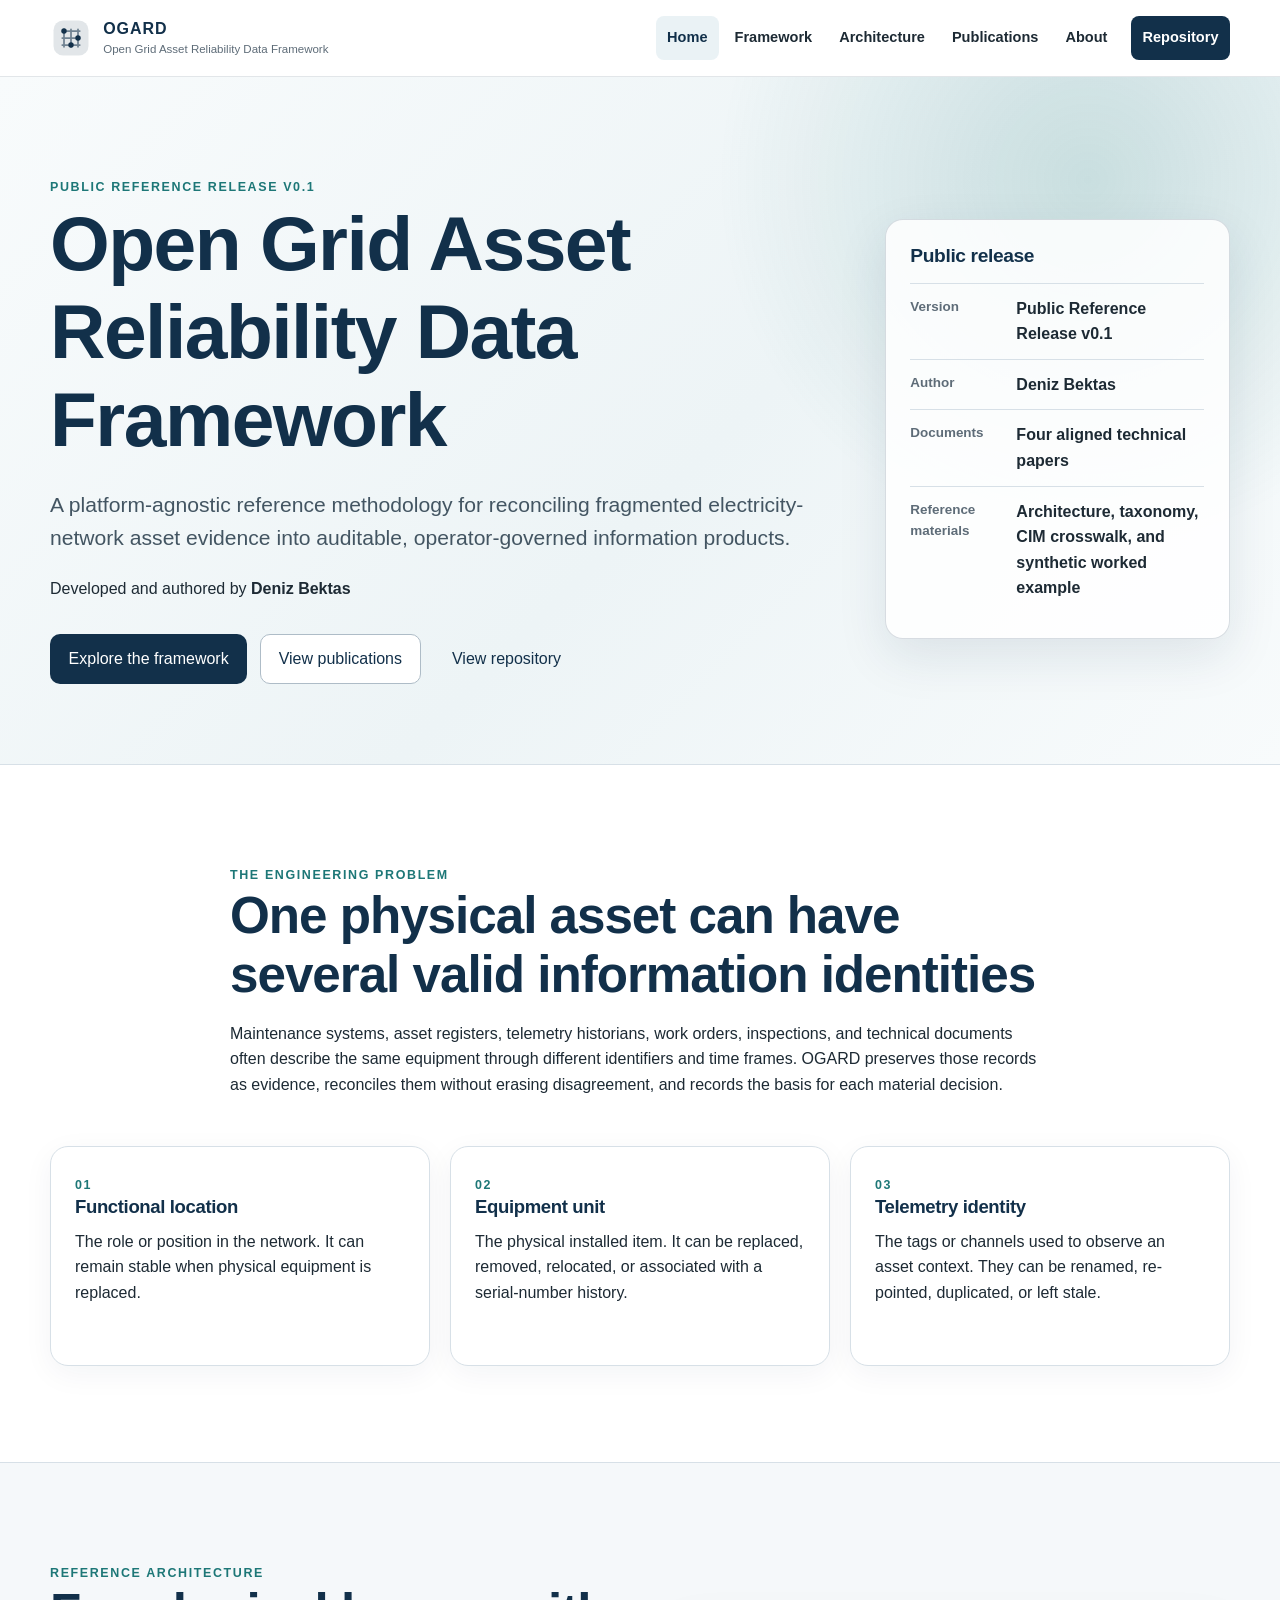
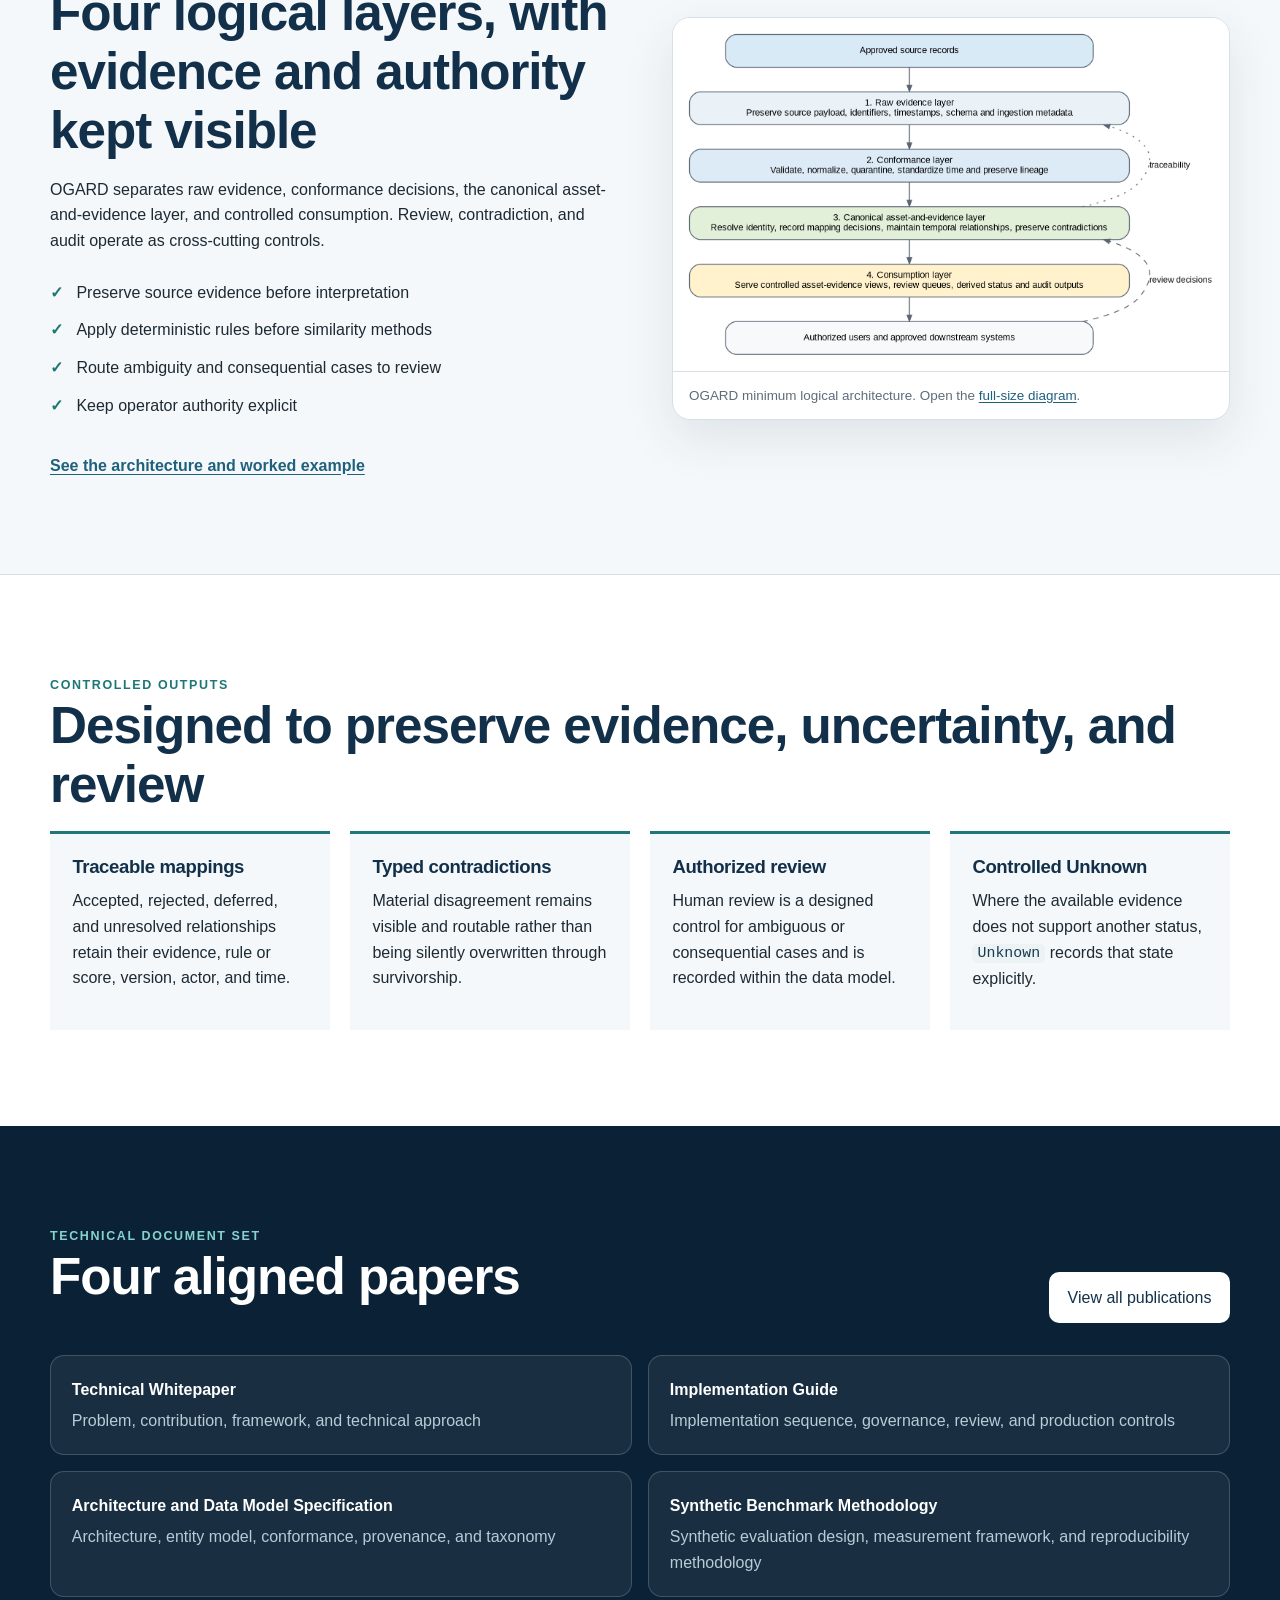
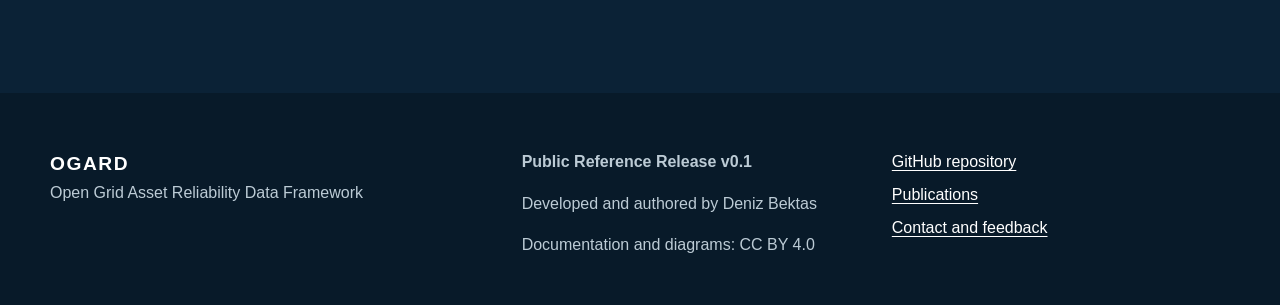
==== commit 09d9dbfd: "Update index.html" ====
--- a/index.html
+++ b/index.html
@@ -33,6 +33,25 @@
   <script>document.documentElement.classList.add("js")</script>
   <link rel="stylesheet" href="assets/css/styles.css">
   <script src="assets/js/site.js" defer></script>
+
+  <style>
+    body {
+      font-family: "Segoe UI", Roboto, Helvetica, Arial, sans-serif;
+      font-weight: 400;
+      line-height: 1.6;
+    }
+
+    h1,
+    h2,
+    h3,
+    h4,
+    h5,
+    h6 {
+      font-family: "Segoe UI", Roboto, Helvetica, Arial, sans-serif;
+      font-weight: 700;
+      letter-spacing: -0.02em;
+    }
+  </style>
 </head>
 
 <body>
@@ -46,11 +65,13 @@
 
       <svg class="brand-mark" viewBox="0 0 48 48" aria-hidden="true" focusable="false">
         <rect x="4" y="4" width="40" height="40" rx="11" fill="currentColor" opacity="0.12"/>
-        <path d="M14 16h20M14 24h20M14 32h20M16 14v20M24 14v20M32 14v20"
-              stroke="currentColor"
-              stroke-width="2"
-              stroke-linecap="round"
-              opacity="0.55"/>
+        <path
+          d="M14 16h20M14 24h20M14 32h20M16 14v20M24 14v20M32 14v20"
+          stroke="currentColor"
+          stroke-width="2"
+          stroke-linecap="round"
+          opacity="0.55"
+        />
         <circle cx="16" cy="16" r="3.1" fill="currentColor"/>
         <circle cx="32" cy="24" r="3.1" fill="currentColor"/>
         <circle cx="24" cy="32" r="3.1" fill="currentColor"/>
@@ -62,7 +83,12 @@
       </span>
     </a>
 
-    <button class="menu-button" type="button" aria-expanded="false" aria-controls="site-navigation">
+    <button
+      class="menu-button"
+      type="button"
+      aria-expanded="false"
+      aria-controls="site-navigation"
+    >
       <span class="menu-icon" aria-hidden="true"></span>
       <span class="sr-only">Open navigation</span>
     </button>
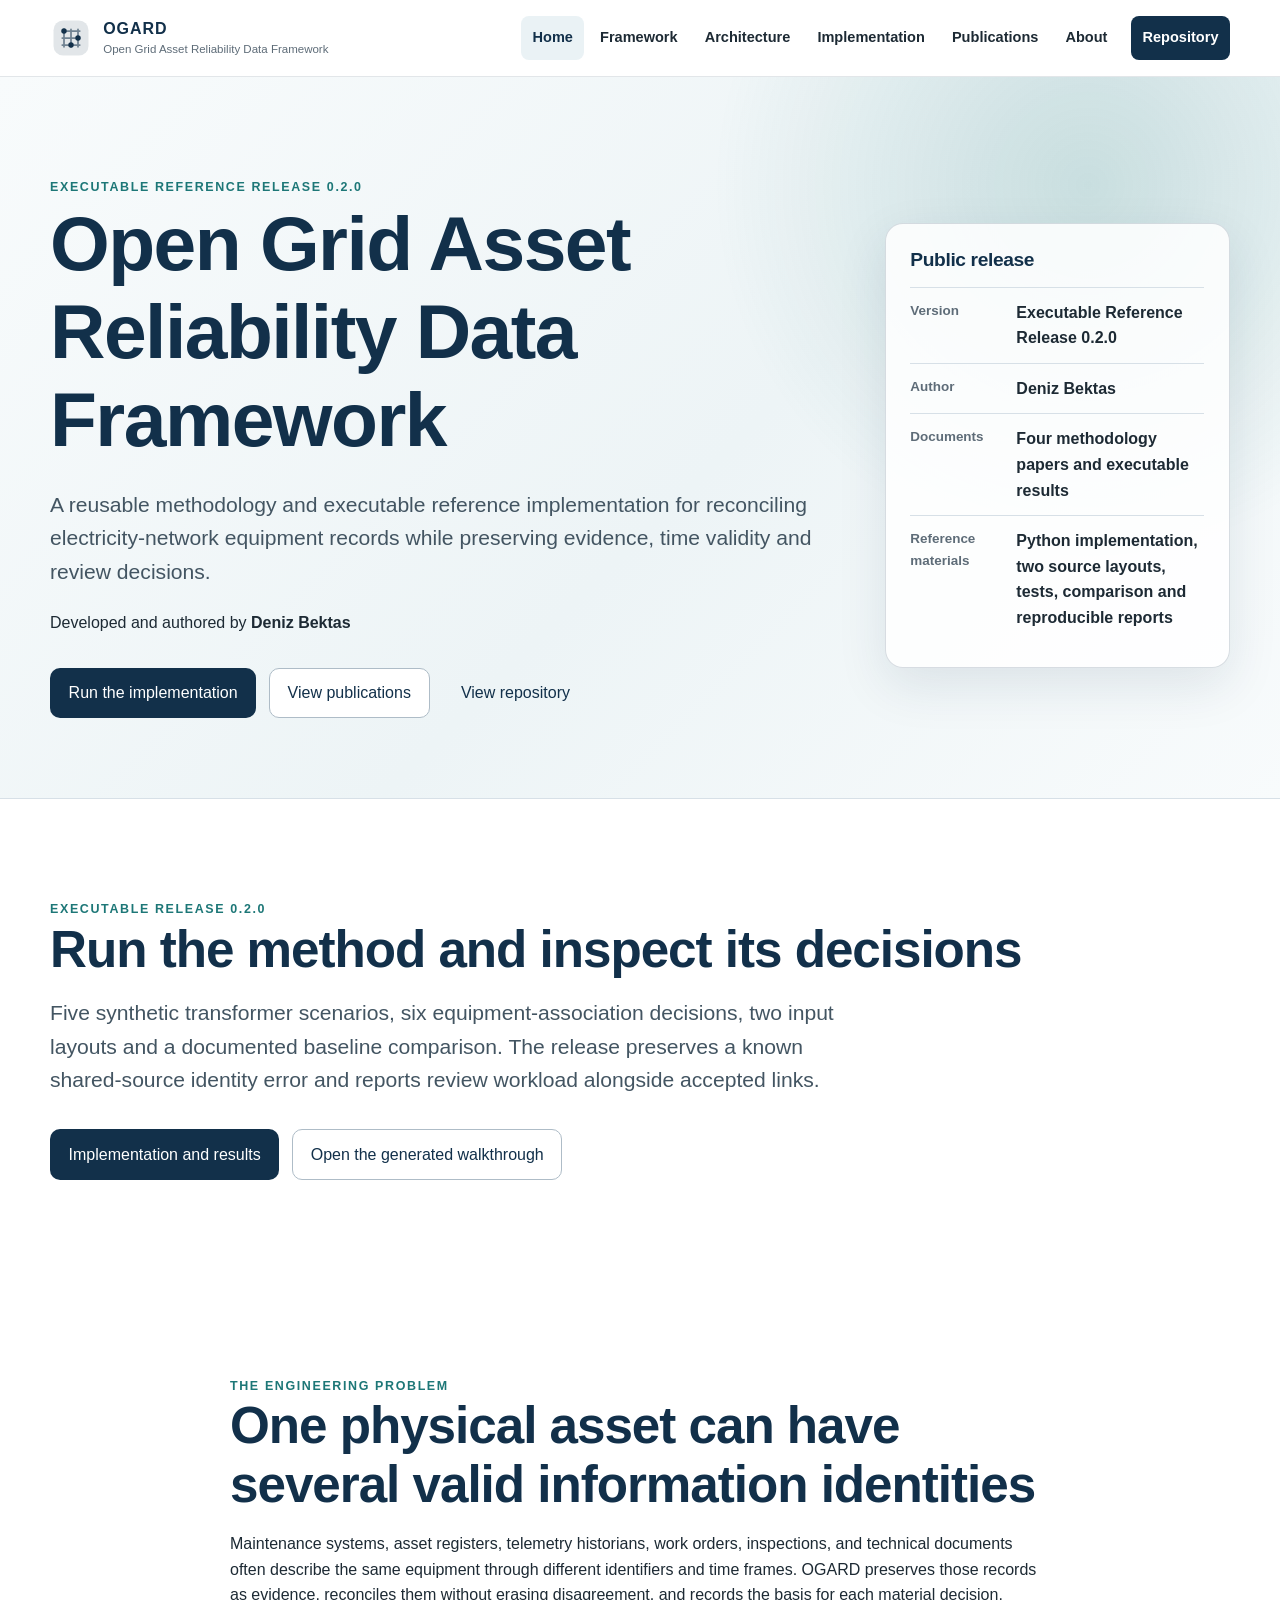
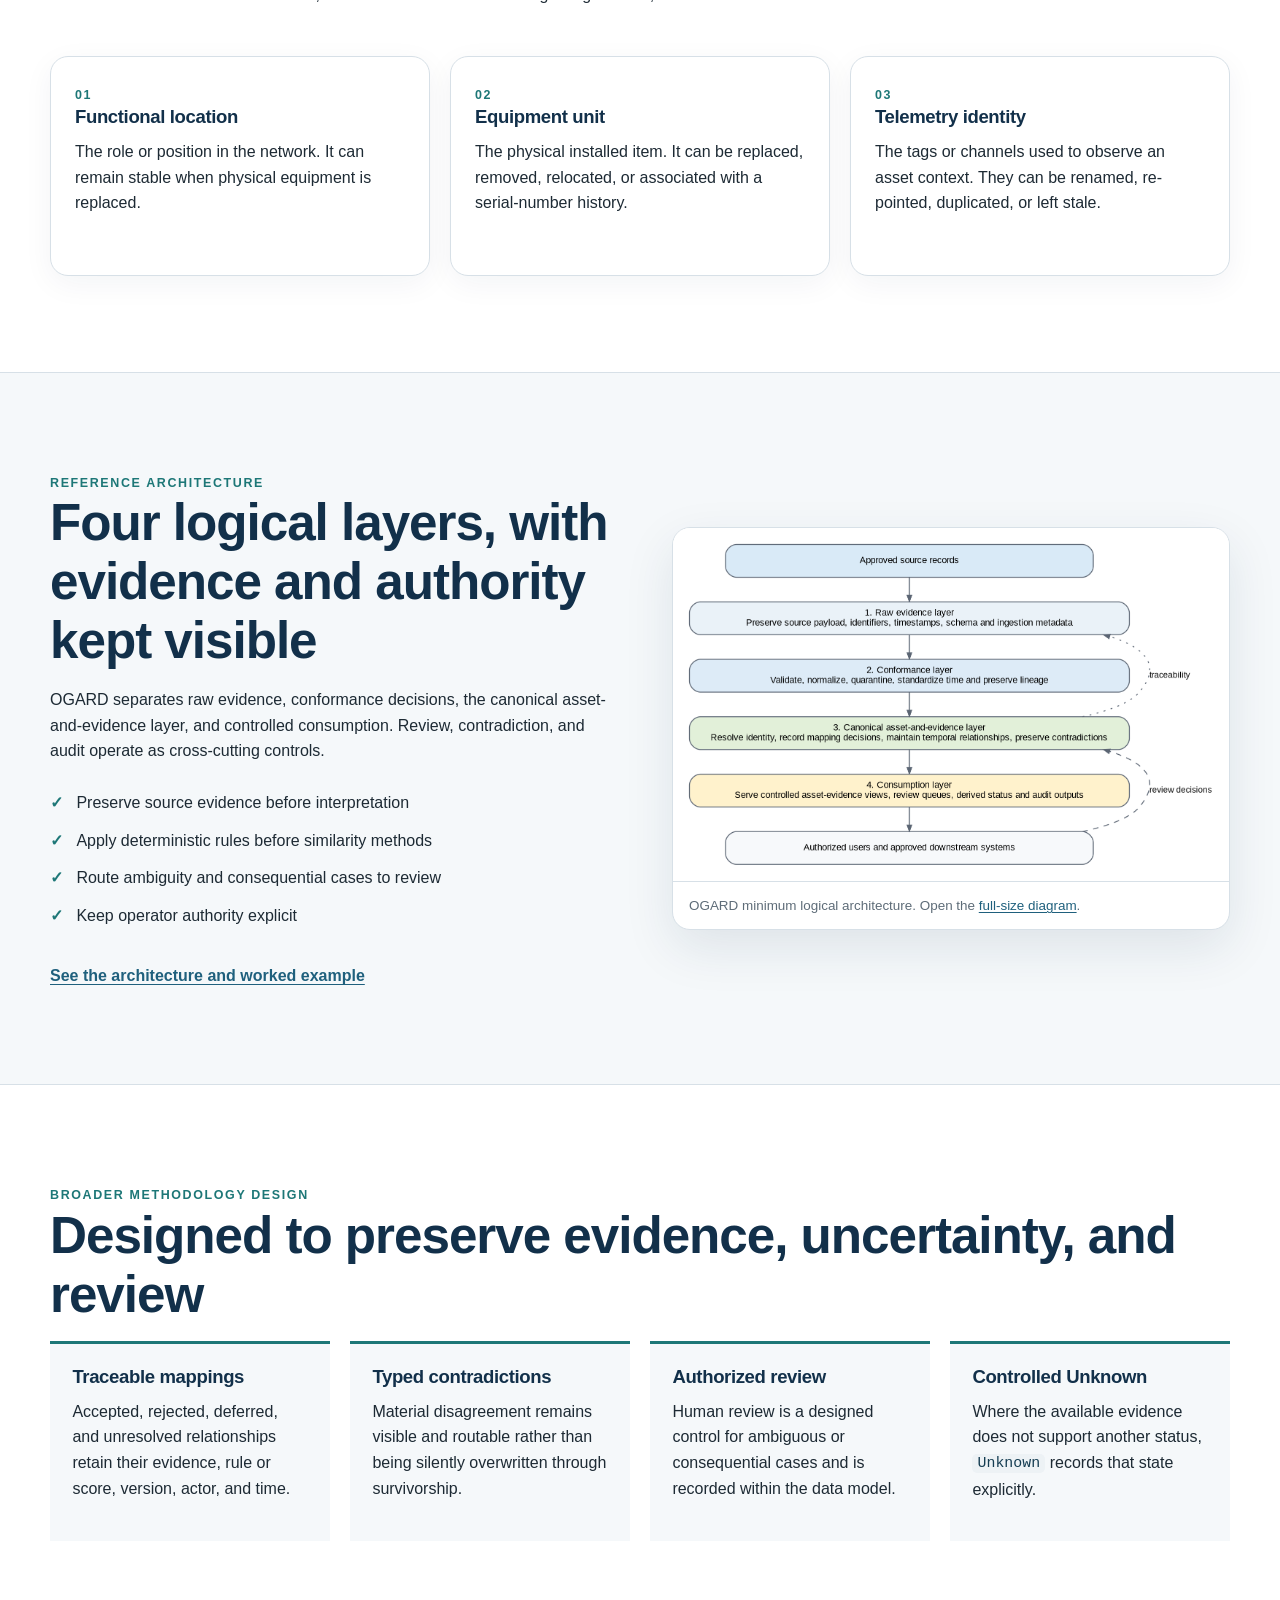
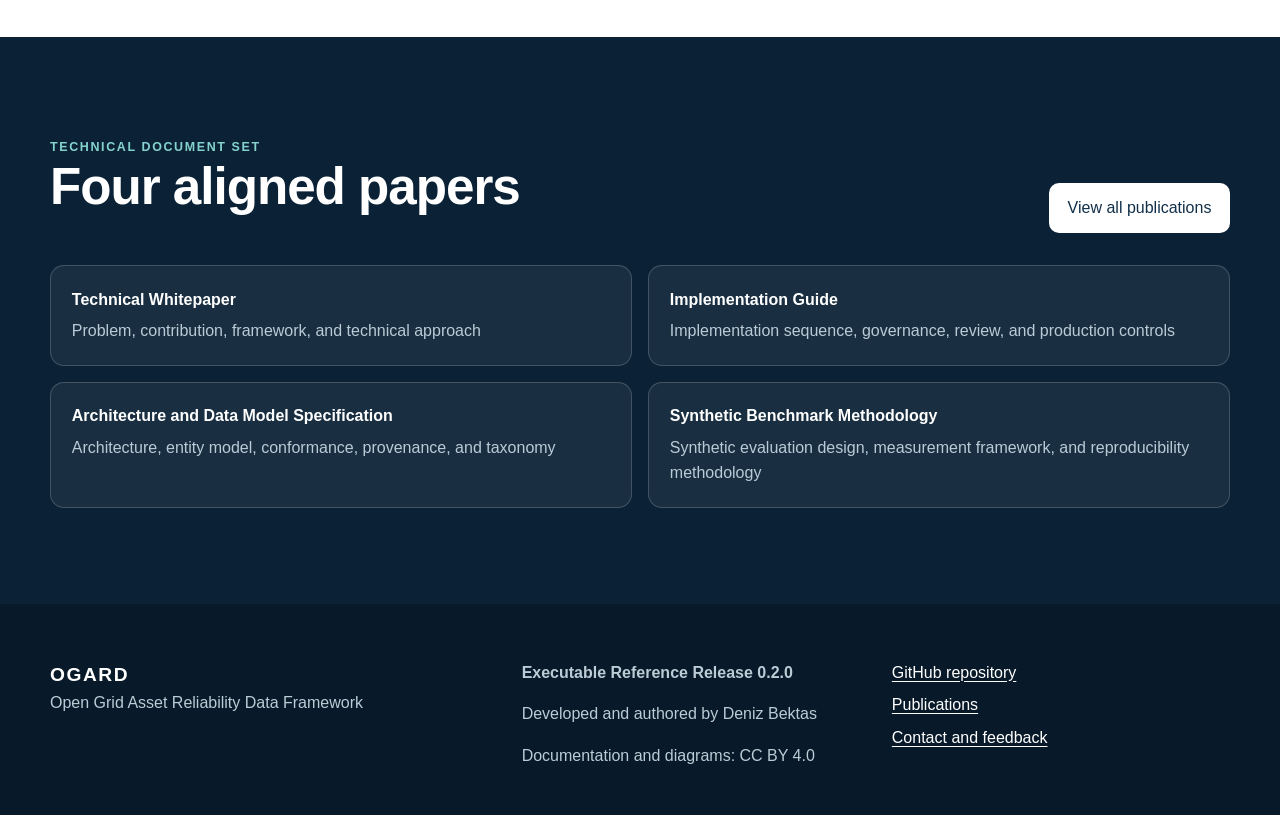
==== commit 80dac616: "Publish executable OGARD reference implementation 0.2.0" ====
--- a/index.html
+++ b/index.html
@@ -97,7 +97,8 @@
       <a href="index.html" aria-current="page" class="nav-link active">Home</a>
       <a href="framework.html" class="nav-link">Framework</a>
       <a href="architecture.html" class="nav-link">Architecture</a>
-      <a href="publications.html" class="nav-link">Publications</a>
+      <a href="implementation.html" class="nav-link">Implementation</a>
+<a href="publications.html" class="nav-link">Publications</a>
       <a href="about.html" class="nav-link">About</a>
       <a class="nav-repo" href="https://github.com/DenBek/ogard">Repository</a>
     </nav>
@@ -113,13 +114,12 @@
 
     <div class="hero-copy">
 
-      <span class="eyebrow">PUBLIC REFERENCE RELEASE v0.1</span>
+      <span class="eyebrow">EXECUTABLE REFERENCE RELEASE 0.2.0</span>
 
       <h1>Open Grid Asset Reliability Data Framework</h1>
 
       <p class="hero-lead">
-        A platform-agnostic reference methodology for reconciling fragmented electricity-network
-        asset evidence into auditable, operator-governed information products.
+        A reusable methodology and executable reference implementation for reconciling electricity-network equipment records while preserving evidence, time validity and review decisions.
       </p>
 
       <p class="hero-author">
@@ -127,7 +127,7 @@
       </p>
 
       <div class="button-row">
-        <a class="button primary" href="framework.html">Explore the framework</a>
+        <a class="button primary" href="implementation.html">Run the implementation</a>
         <a class="button secondary" href="publications.html">View publications</a>
         <a class="button text" href="https://github.com/DenBek/ogard">View repository</a>
       </div>
@@ -143,7 +143,7 @@
 
         <div>
           <dt>Version</dt>
-          <dd>Public Reference Release v0.1</dd>
+          <dd>Executable Reference Release 0.2.0</dd>
         </div>
 
         <div>
@@ -153,12 +153,12 @@
 
         <div>
           <dt>Documents</dt>
-          <dd>Four aligned technical papers</dd>
+          <dd>Four methodology papers and executable results</dd>
         </div>
 
         <div>
           <dt>Reference materials</dt>
-          <dd>Architecture, taxonomy, CIM crosswalk, and synthetic worked example</dd>
+          <dd>Python implementation, two source layouts, tests, comparison and reproducible reports</dd>
         </div>
 
       </dl>
@@ -169,6 +169,7 @@
 </section>
 
 
+<section class="section"><div class="container"><span class="section-label">Executable release 0.2.0</span><h2>Run the method and inspect its decisions</h2><p class="section-intro">Five synthetic transformer scenarios, six equipment-association decisions, two input layouts and a documented baseline comparison. The release preserves a known shared-source identity error and reports review workload alongside accepted links.</p><div class="button-row"><a class="button primary" href="implementation.html">Implementation and results</a><a class="button secondary" href="demonstrator/results/walkthrough.html">Open the generated walkthrough</a></div></div></section>
 <section class="section">
 
   <div class="container narrow intro-block">
@@ -274,7 +275,7 @@
 
   <div class="container">
 
-    <span class="section-label">Controlled outputs</span>
+    <span class="section-label">Broader methodology design</span>
 
     <h2>Designed to preserve evidence, uncertainty, and review</h2>
 
@@ -378,7 +379,7 @@
     </div>
 
     <div>
-      <p><strong>Public Reference Release v0.1</strong></p>
+      <p><strong>Executable Reference Release 0.2.0</strong></p>
       <p>Developed and authored by Deniz Bektas</p>
       <p>Documentation and diagrams: CC BY 4.0</p>
     </div>
--- a/assets/css/styles.css
+++ b/assets/css/styles.css
@@ -202,3 +202,10 @@
   body { color: black; background: white; }
   a { color: black; text-decoration: underline; }
 }
+
+/* Executable release content */
+.code-panel{background:#edf3f7;border-radius:10px;padding:20px;white-space:pre-wrap;overflow-wrap:anywhere;line-height:1.6}
+.table-wrap{overflow-x:auto}
+.table-wrap table{width:100%;border-collapse:collapse;min-width:540px}
+.table-wrap th,.table-wrap td{text-align:left;padding:14px;border-bottom:1px solid #dce4eb;vertical-align:top}
+.table-wrap th{background:#eaf0f5}
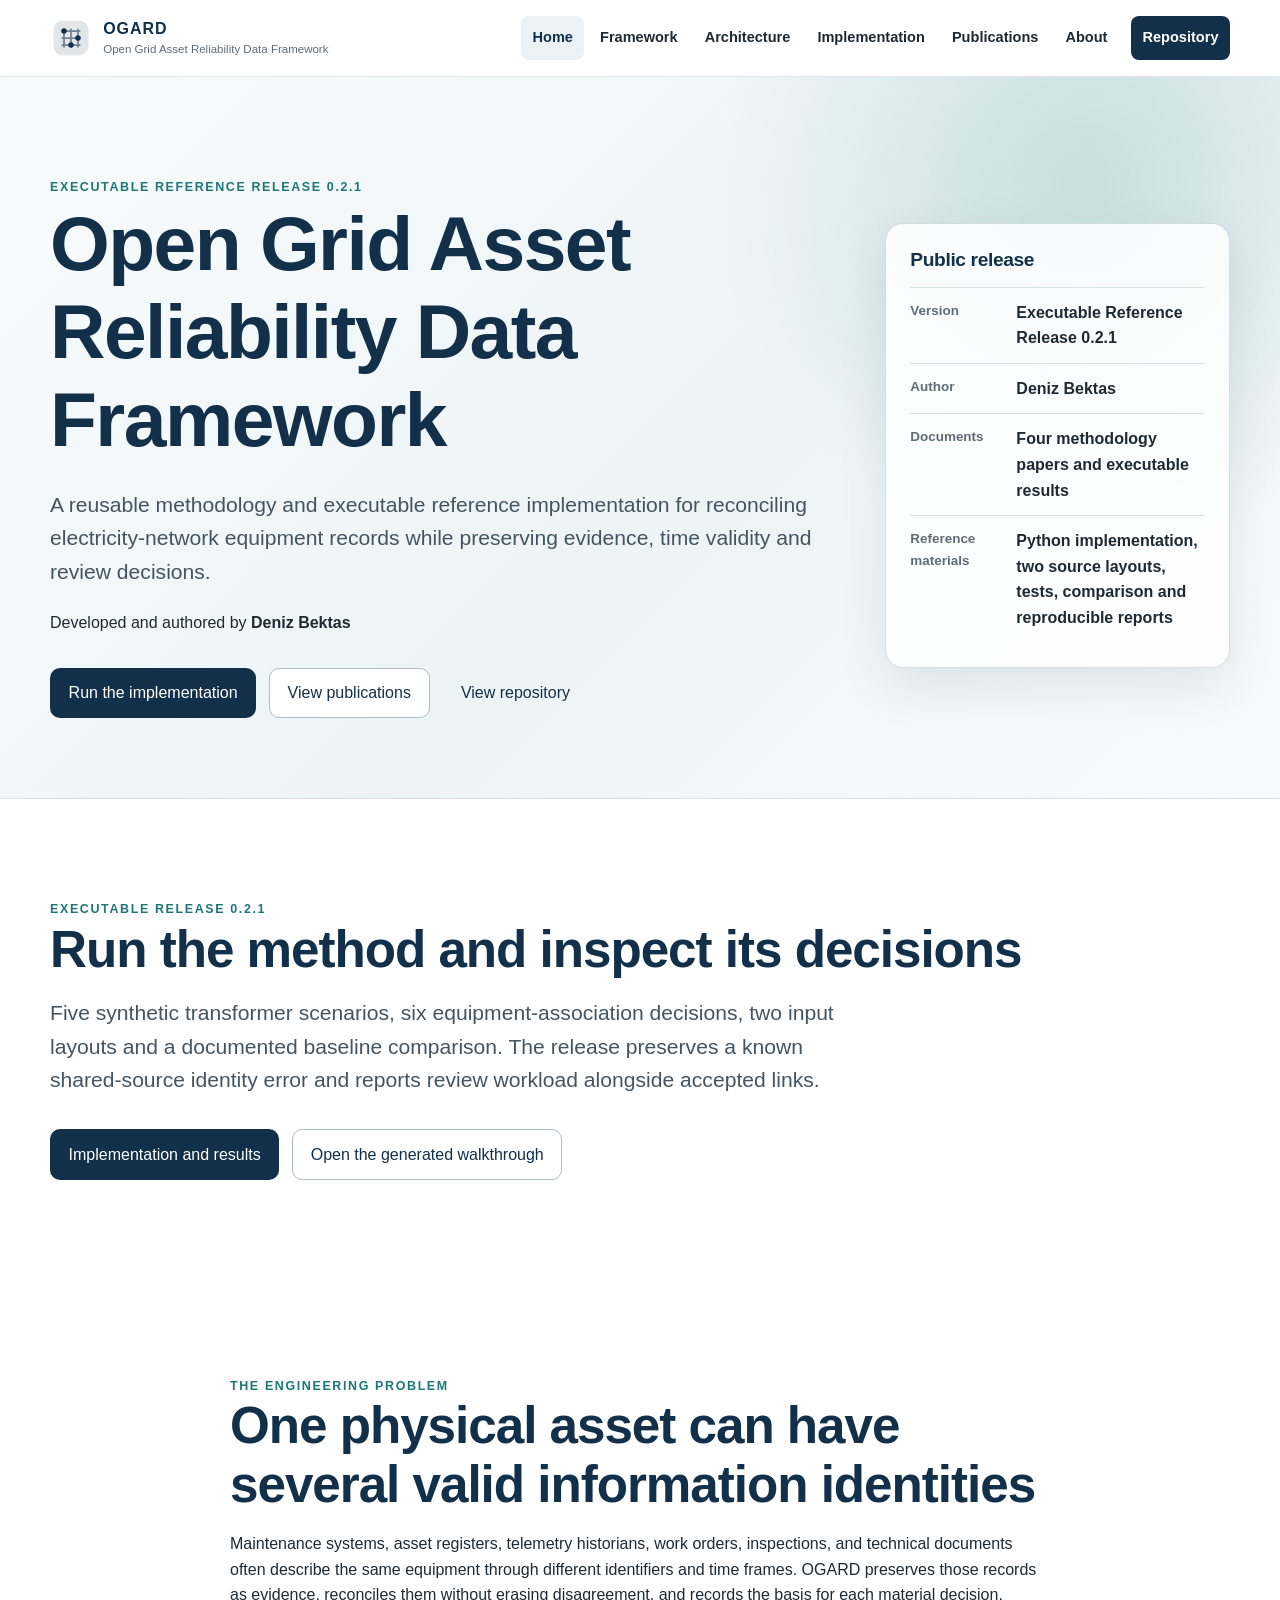
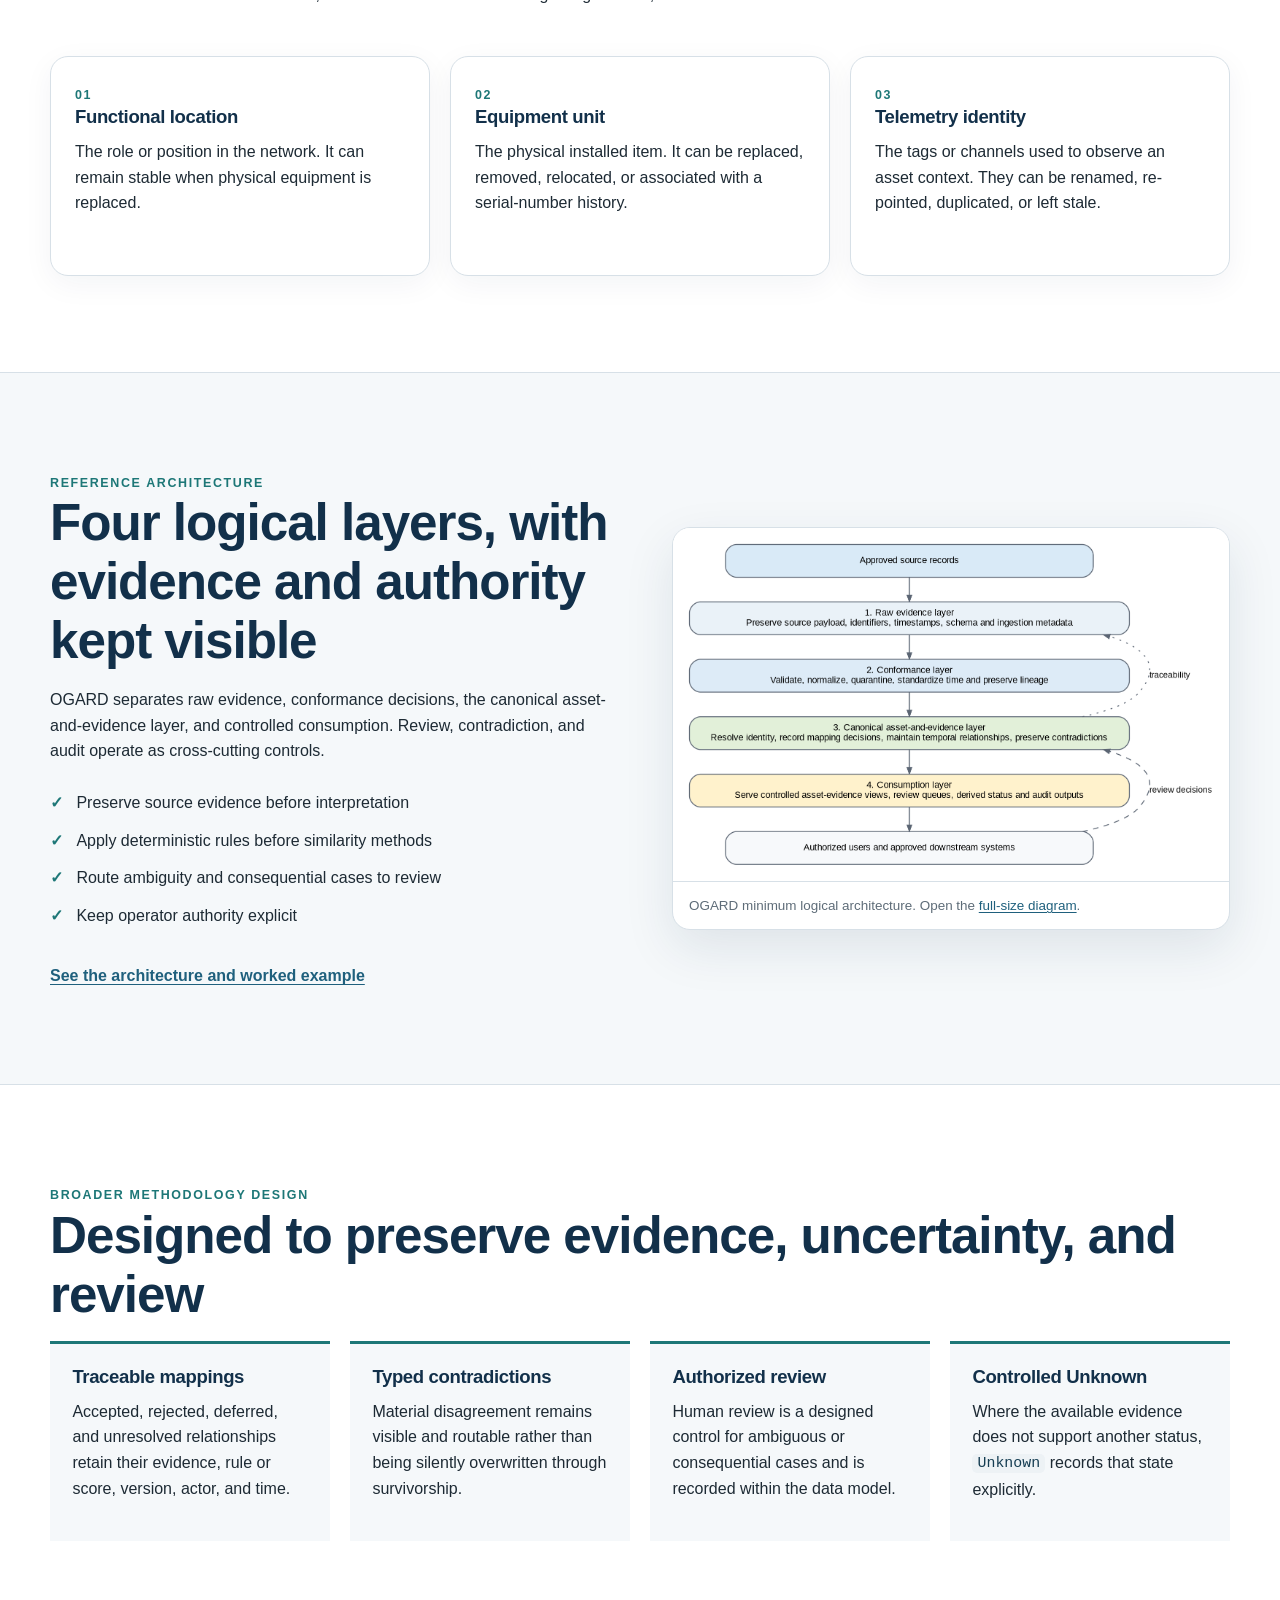
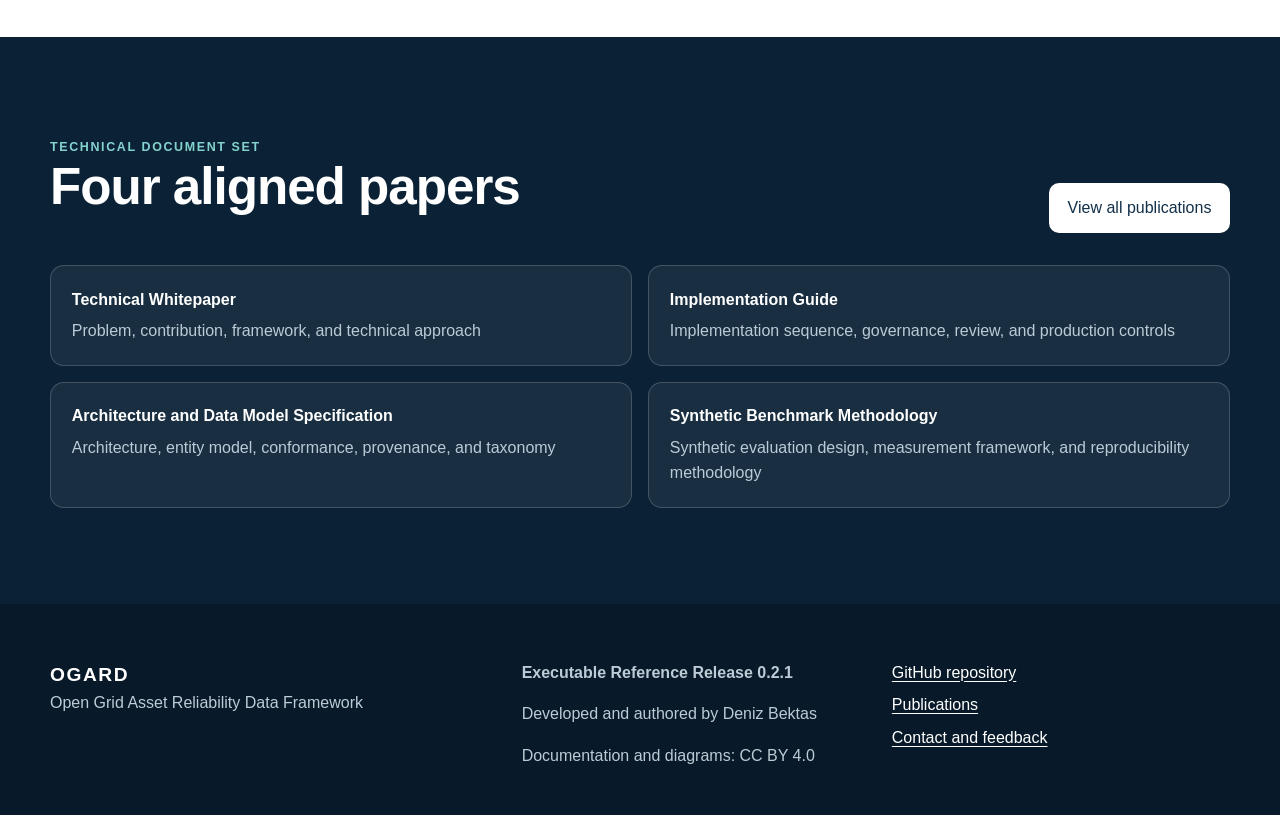
==== commit 4ee2602b: "Correct public paper editions and validate Python 3.10 support Use the September 16 whitepaper, corr" ====
--- a/index.html
+++ b/index.html
@@ -114,7 +114,7 @@
 
     <div class="hero-copy">
 
-      <span class="eyebrow">EXECUTABLE REFERENCE RELEASE 0.2.0</span>
+      <span class="eyebrow">EXECUTABLE REFERENCE RELEASE 0.2.1</span>
 
       <h1>Open Grid Asset Reliability Data Framework</h1>
 
@@ -143,7 +143,7 @@
 
         <div>
           <dt>Version</dt>
-          <dd>Executable Reference Release 0.2.0</dd>
+          <dd>Executable Reference Release 0.2.1</dd>
         </div>
 
         <div>
@@ -169,7 +169,7 @@
 </section>
 
 
-<section class="section"><div class="container"><span class="section-label">Executable release 0.2.0</span><h2>Run the method and inspect its decisions</h2><p class="section-intro">Five synthetic transformer scenarios, six equipment-association decisions, two input layouts and a documented baseline comparison. The release preserves a known shared-source identity error and reports review workload alongside accepted links.</p><div class="button-row"><a class="button primary" href="implementation.html">Implementation and results</a><a class="button secondary" href="demonstrator/results/walkthrough.html">Open the generated walkthrough</a></div></div></section>
+<section class="section"><div class="container"><span class="section-label">Executable release 0.2.1</span><h2>Run the method and inspect its decisions</h2><p class="section-intro">Five synthetic transformer scenarios, six equipment-association decisions, two input layouts and a documented baseline comparison. The release preserves a known shared-source identity error and reports review workload alongside accepted links.</p><div class="button-row"><a class="button primary" href="implementation.html">Implementation and results</a><a class="button secondary" href="demonstrator/results/walkthrough.html">Open the generated walkthrough</a></div></div></section>
 <section class="section">
 
   <div class="container narrow intro-block">
@@ -340,22 +340,22 @@
 
     <div class="publication-mini-grid">
 
-      <a href="papers/OGARD-Technical-Whitepaper-Draft-RC-v0.1.pdf">
+      <a href="papers/OGARD-Technical-Whitepaper-Public-Edition-v0.1.1.pdf">
         <strong>Technical Whitepaper</strong>
         <span>Problem, contribution, framework, and technical approach</span>
       </a>
 
-      <a href="papers/OGARD-Implementation-Guide-Draft-RC-v0.1.pdf">
+      <a href="papers/OGARD-Implementation-Guide-Public-Edition-v0.1.1.pdf">
         <strong>Implementation Guide</strong>
         <span>Implementation sequence, governance, review, and production controls</span>
       </a>
 
-      <a href="papers/OGARD-Architecture-and-Data-Model-Specification-Draft-RC-v0.1.pdf">
+      <a href="papers/OGARD-Architecture-and-Data-Model-Specification-Public-Edition-v0.1.1.pdf">
         <strong>Architecture and Data Model Specification</strong>
         <span>Architecture, entity model, conformance, provenance, and taxonomy</span>
       </a>
 
-      <a href="papers/OGARD-Synthetic-Benchmark-Methodology-Draft-RC-v0.1.pdf">
+      <a href="papers/OGARD-Synthetic-Benchmark-Methodology-Public-Edition-v0.1.1.pdf">
         <strong>Synthetic Benchmark Methodology</strong>
         <span>Synthetic evaluation design, measurement framework, and reproducibility methodology</span>
       </a>
@@ -379,7 +379,7 @@
     </div>
 
     <div>
-      <p><strong>Executable Reference Release 0.2.0</strong></p>
+      <p><strong>Executable Reference Release 0.2.1</strong></p>
       <p>Developed and authored by Deniz Bektas</p>
       <p>Documentation and diagrams: CC BY 4.0</p>
     </div>
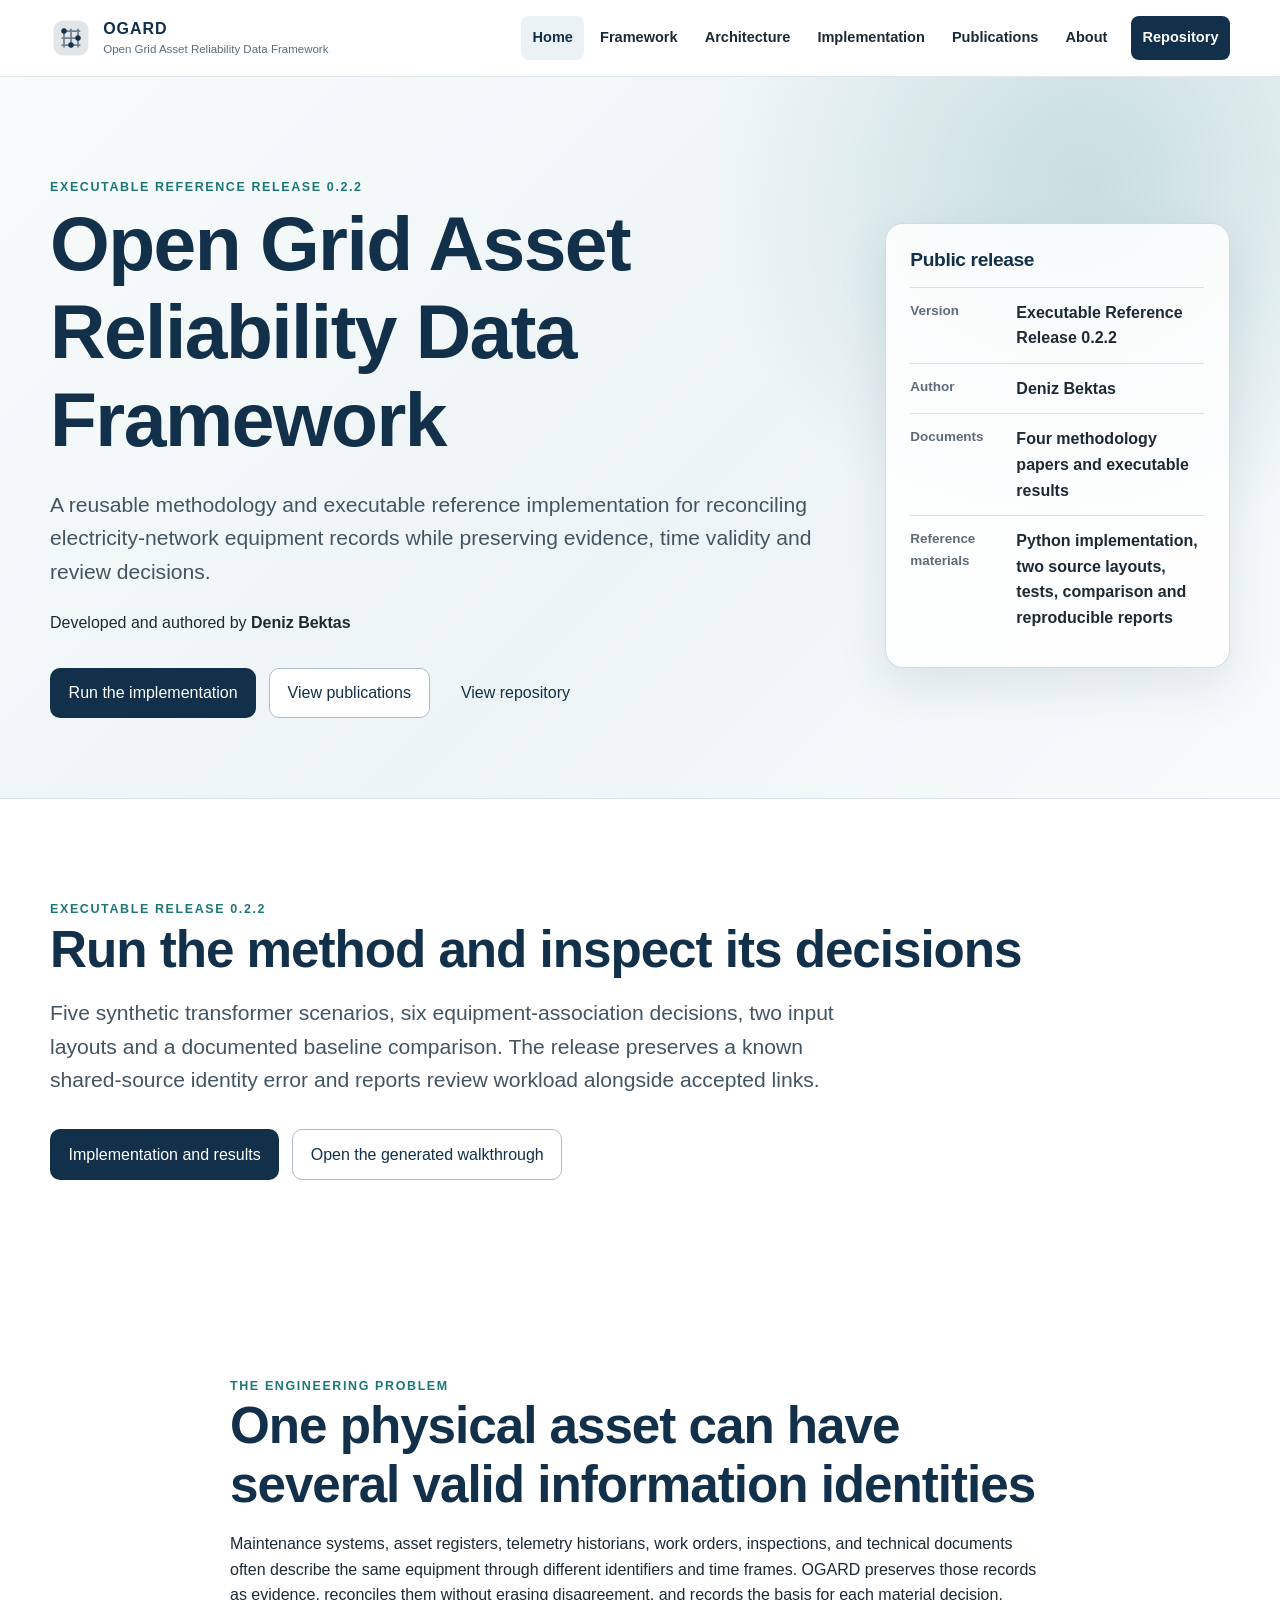
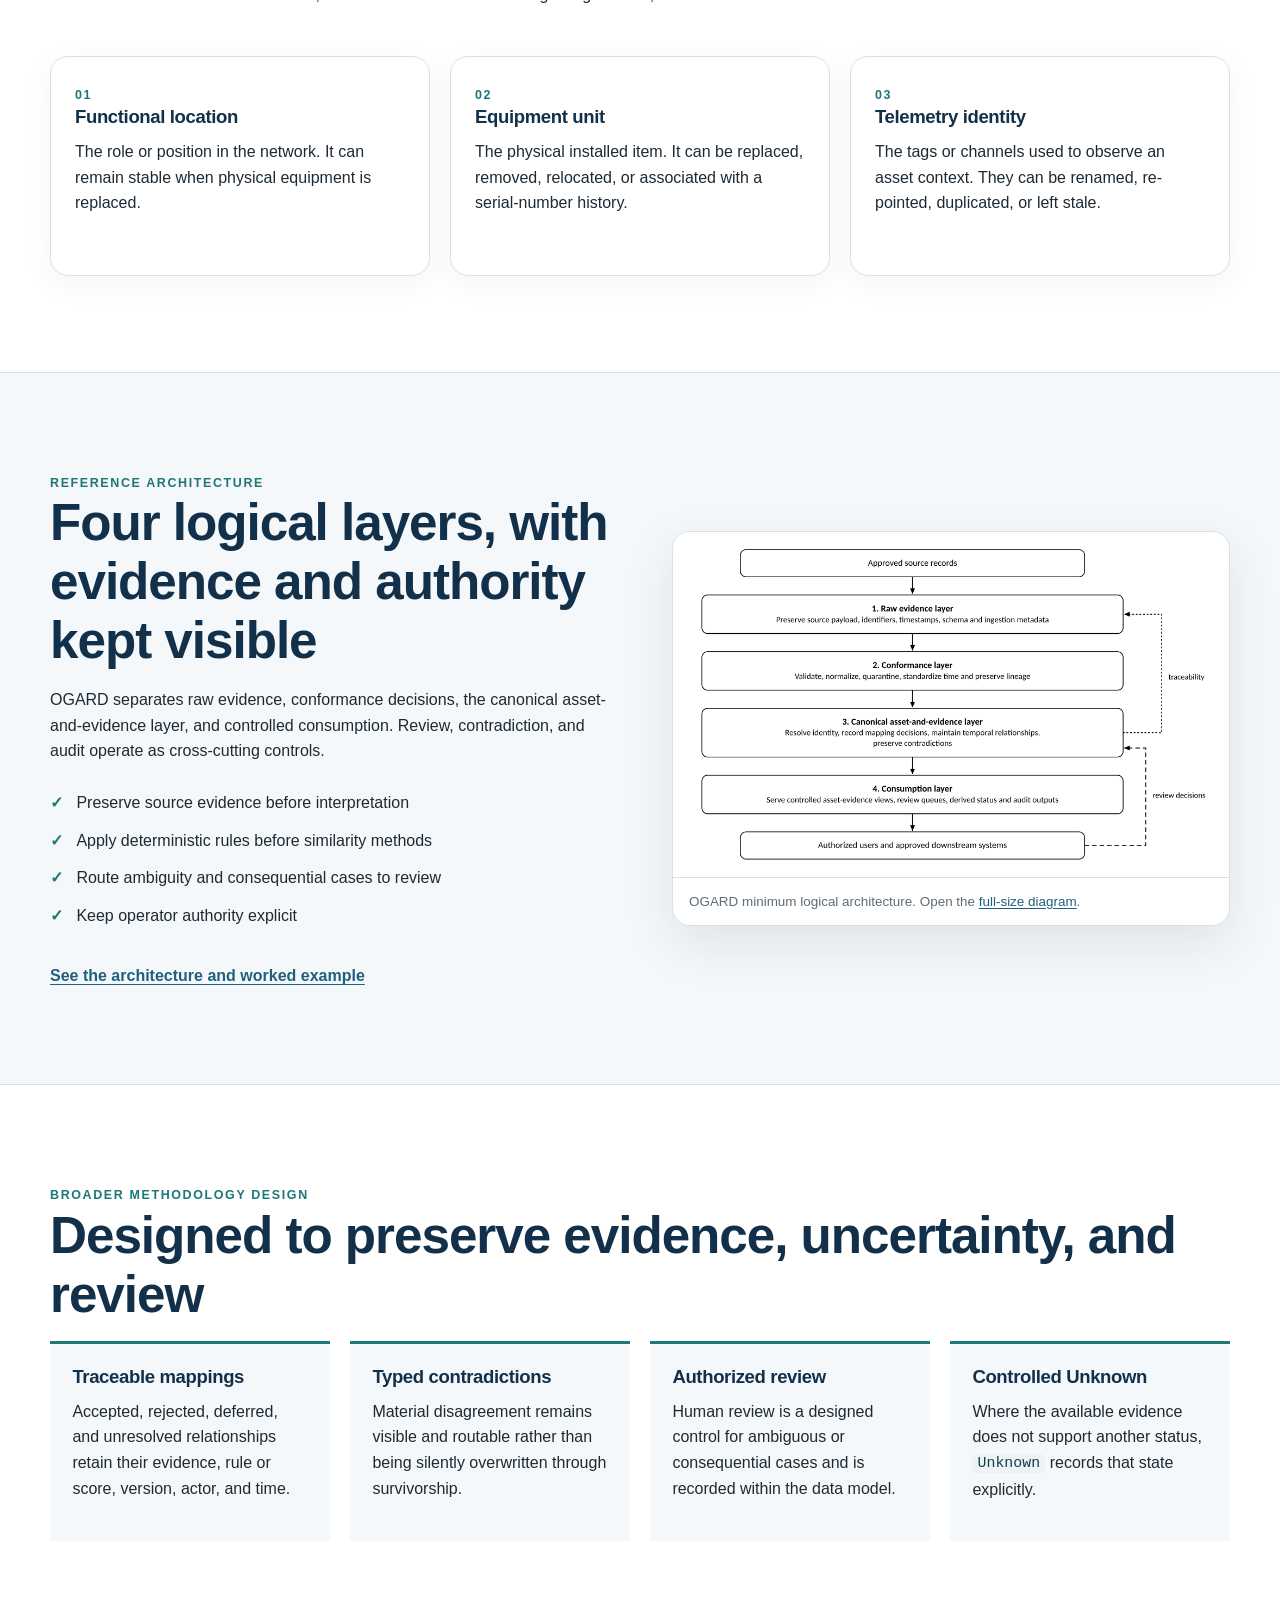
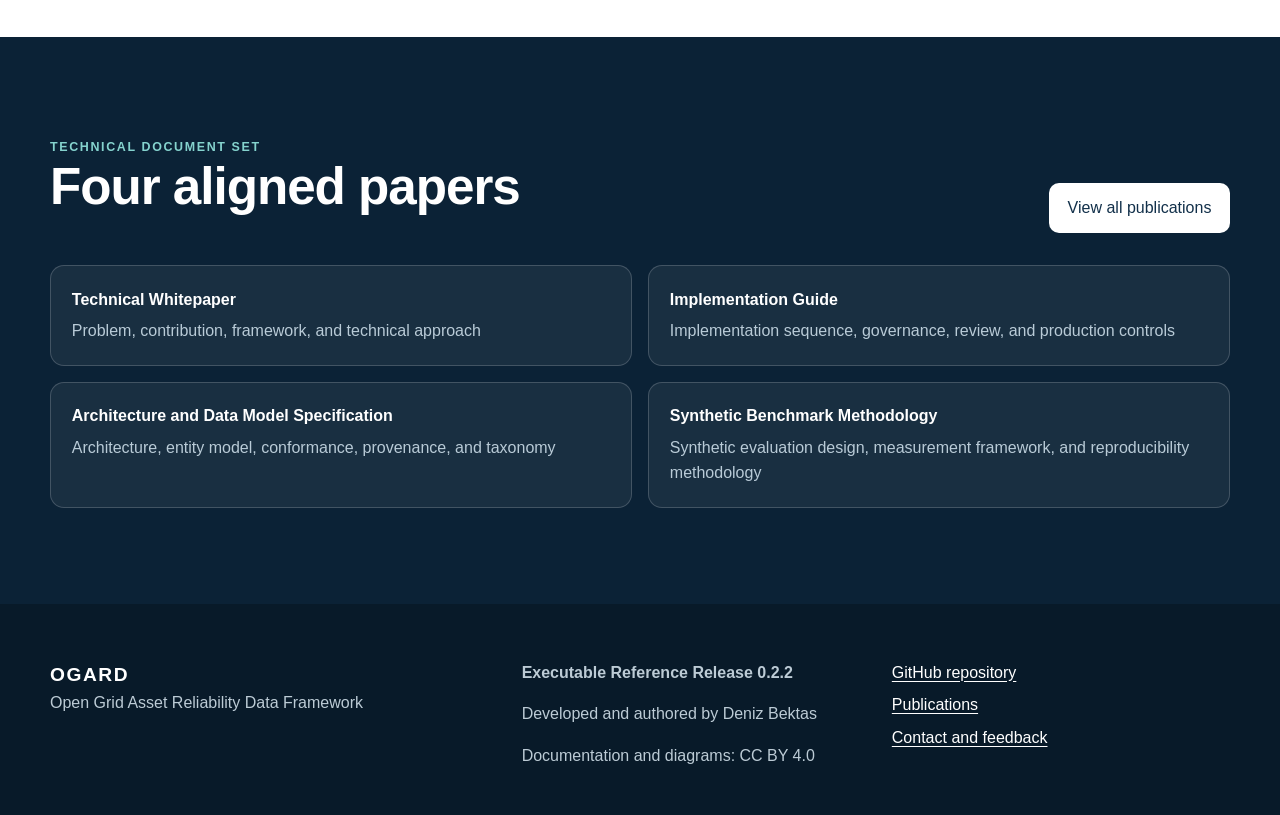
==== commit eb8e6433: "OGARD 0.2.2: technical papers version 0.1.2 Publish the four technical papers as version 0.1.2 and a" ====
--- a/index.html
+++ b/index.html
@@ -114,7 +114,7 @@
 
     <div class="hero-copy">
 
-      <span class="eyebrow">EXECUTABLE REFERENCE RELEASE 0.2.1</span>
+      <span class="eyebrow">EXECUTABLE REFERENCE RELEASE 0.2.2</span>
 
       <h1>Open Grid Asset Reliability Data Framework</h1>
 
@@ -143,7 +143,7 @@
 
         <div>
           <dt>Version</dt>
-          <dd>Executable Reference Release 0.2.1</dd>
+          <dd>Executable Reference Release 0.2.2</dd>
         </div>
 
         <div>
@@ -169,7 +169,7 @@
 </section>
 
 
-<section class="section"><div class="container"><span class="section-label">Executable release 0.2.1</span><h2>Run the method and inspect its decisions</h2><p class="section-intro">Five synthetic transformer scenarios, six equipment-association decisions, two input layouts and a documented baseline comparison. The release preserves a known shared-source identity error and reports review workload alongside accepted links.</p><div class="button-row"><a class="button primary" href="implementation.html">Implementation and results</a><a class="button secondary" href="demonstrator/results/walkthrough.html">Open the generated walkthrough</a></div></div></section>
+<section class="section"><div class="container"><span class="section-label">Executable release 0.2.2</span><h2>Run the method and inspect its decisions</h2><p class="section-intro">Five synthetic transformer scenarios, six equipment-association decisions, two input layouts and a documented baseline comparison. The release preserves a known shared-source identity error and reports review workload alongside accepted links.</p><div class="button-row"><a class="button primary" href="implementation.html">Implementation and results</a><a class="button secondary" href="demonstrator/results/walkthrough.html">Open the generated walkthrough</a></div></div></section>
 <section class="section">
 
   <div class="container narrow intro-block">
@@ -340,22 +340,22 @@
 
     <div class="publication-mini-grid">
 
-      <a href="papers/OGARD-Technical-Whitepaper-Public-Edition-v0.1.1.pdf">
+      <a href="papers/OGARD-Technical-Whitepaper-v0.1.2.pdf">
         <strong>Technical Whitepaper</strong>
         <span>Problem, contribution, framework, and technical approach</span>
       </a>
 
-      <a href="papers/OGARD-Implementation-Guide-Public-Edition-v0.1.1.pdf">
+      <a href="papers/OGARD-Implementation-Guide-v0.1.2.pdf">
         <strong>Implementation Guide</strong>
         <span>Implementation sequence, governance, review, and production controls</span>
       </a>
 
-      <a href="papers/OGARD-Architecture-and-Data-Model-Specification-Public-Edition-v0.1.1.pdf">
+      <a href="papers/OGARD-Architecture-and-Data-Model-Specification-v0.1.2.pdf">
         <strong>Architecture and Data Model Specification</strong>
         <span>Architecture, entity model, conformance, provenance, and taxonomy</span>
       </a>
 
-      <a href="papers/OGARD-Synthetic-Benchmark-Methodology-Public-Edition-v0.1.1.pdf">
+      <a href="papers/OGARD-Synthetic-Benchmark-Methodology-v0.1.2.pdf">
         <strong>Synthetic Benchmark Methodology</strong>
         <span>Synthetic evaluation design, measurement framework, and reproducibility methodology</span>
       </a>
@@ -379,7 +379,7 @@
     </div>
 
     <div>
-      <p><strong>Executable Reference Release 0.2.1</strong></p>
+      <p><strong>Executable Reference Release 0.2.2</strong></p>
       <p>Developed and authored by Deniz Bektas</p>
       <p>Documentation and diagrams: CC BY 4.0</p>
     </div>
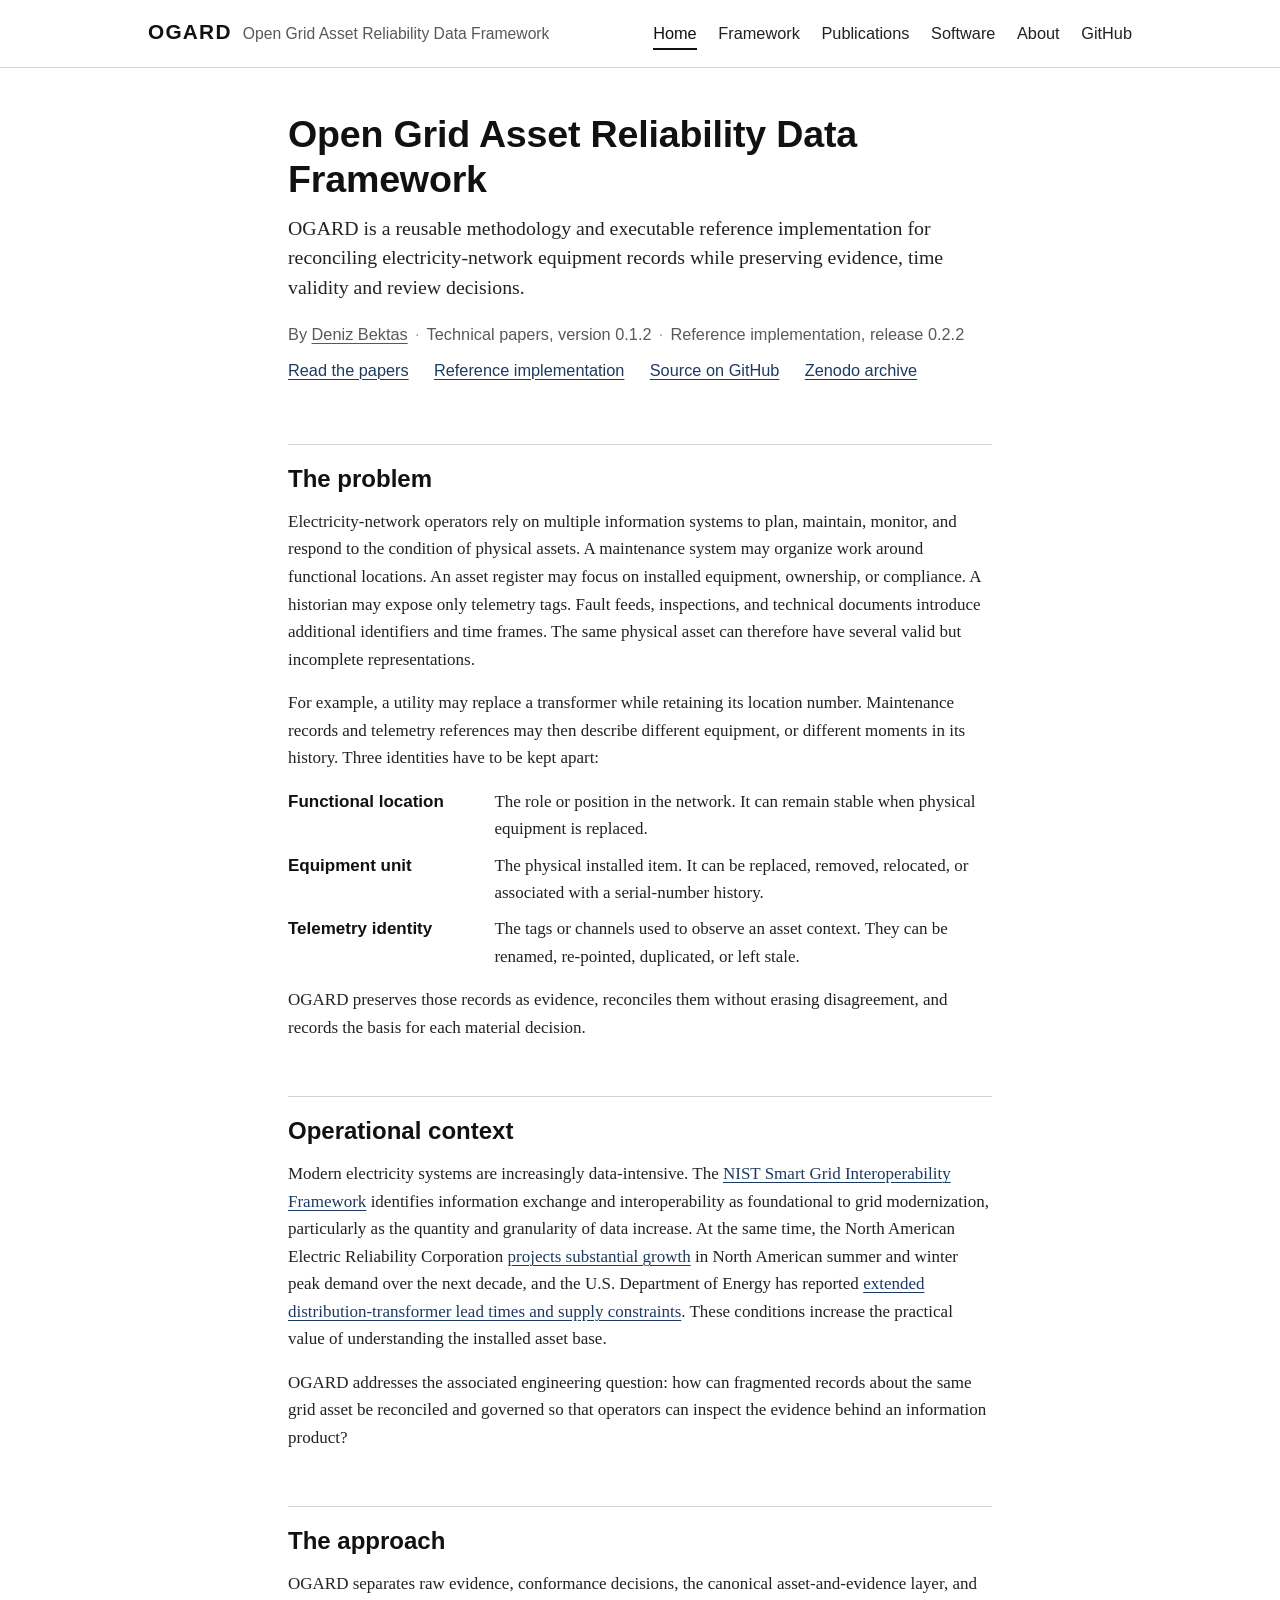
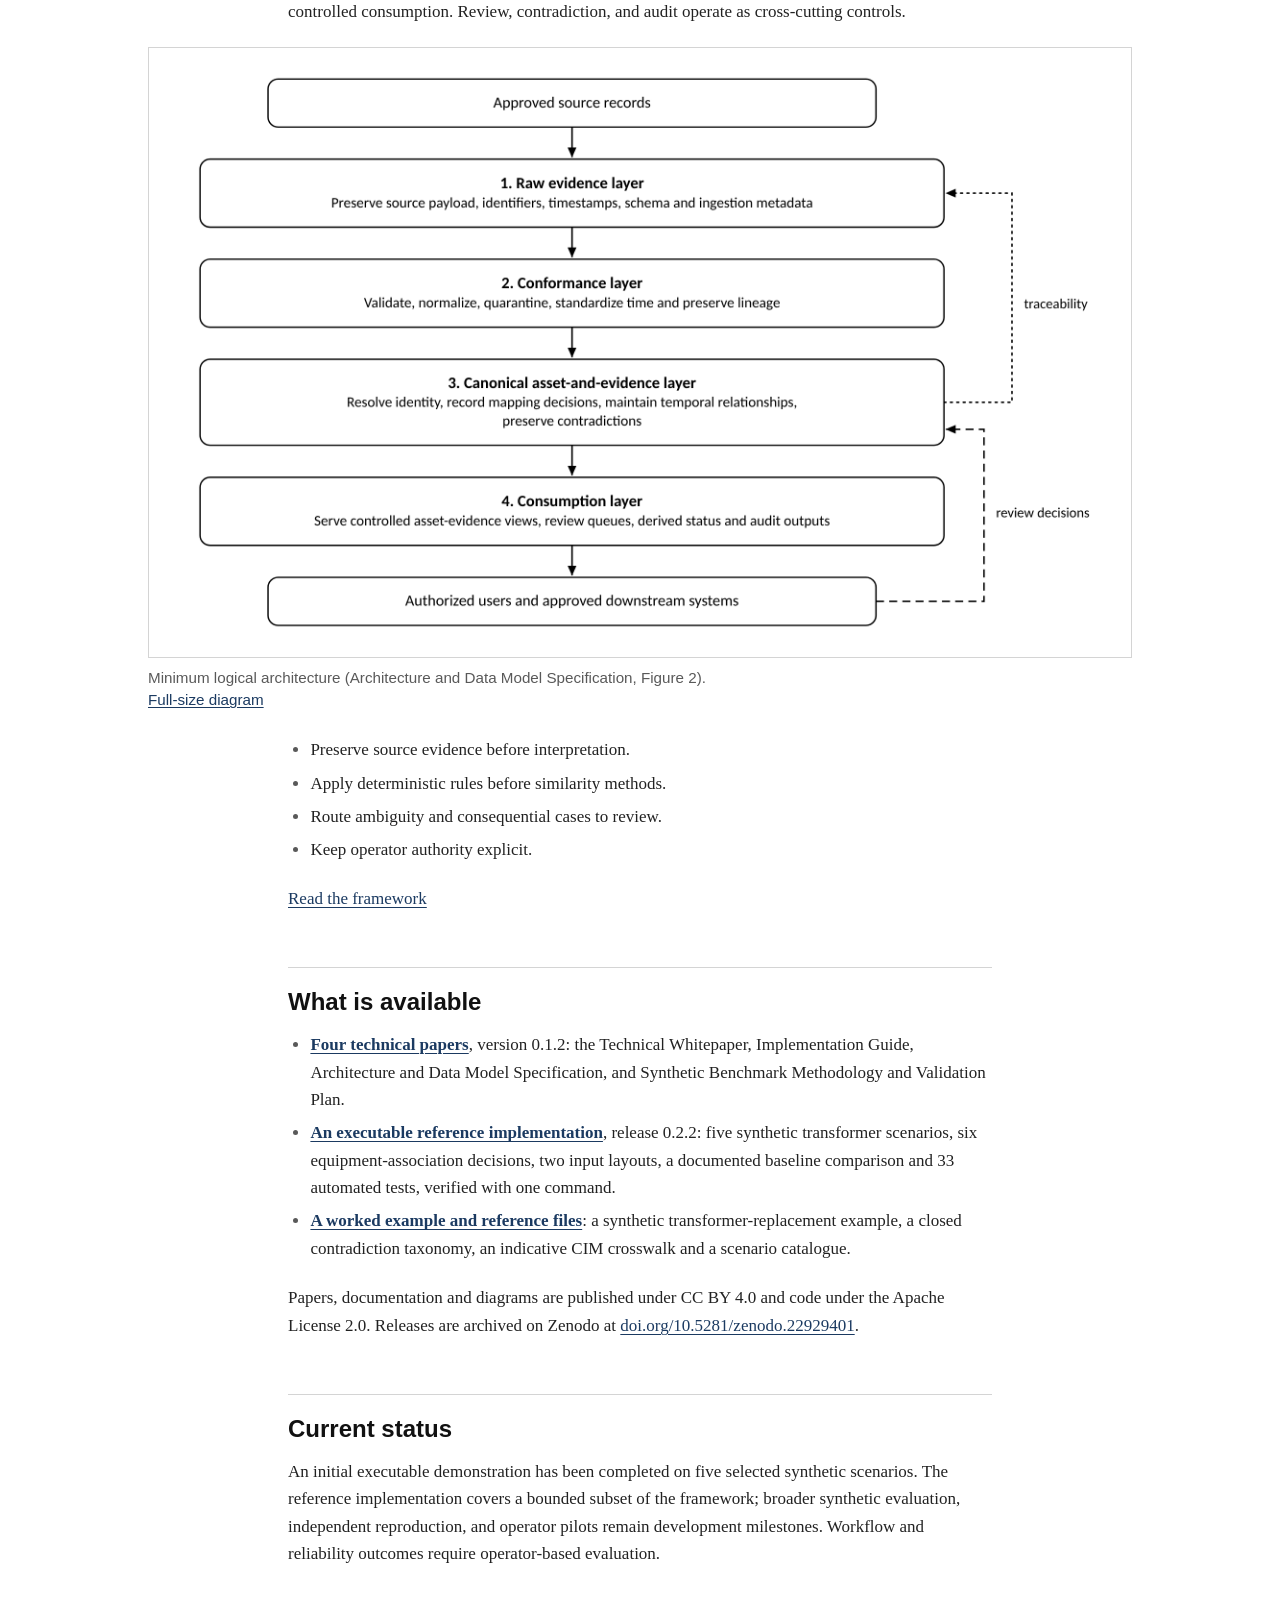
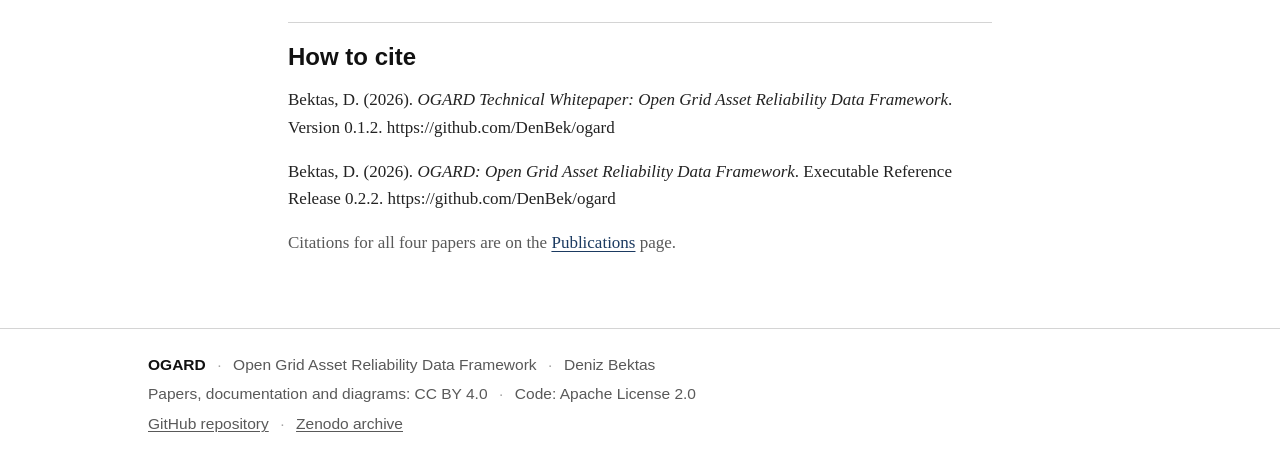
==== commit de4396bd: "Redesign the website in the style of the technical papers Rebuild the site as a sober, document-like" ====
--- a/index.html
+++ b/index.html
@@ -3,396 +3,111 @@
 <head>
   <meta charset="utf-8">
   <meta name="viewport" content="width=device-width, initial-scale=1">
-
   <title>OGARD | Open Grid Asset Reliability Data Framework</title>
-
-  <meta
-    name="description"
-    content="OGARD is a public reference methodology developed and authored by Deniz Bektas for reconciling fragmented electricity-network asset evidence into auditable, operator-governed information products."
-  >
+  <meta name="description" content="OGARD is a reusable methodology and executable reference implementation, developed and authored by Deniz Bektas, for reconciling electricity-network equipment records while preserving evidence, time validity and review decisions.">
   <meta name="author" content="Deniz Bektas">
-  <meta name="theme-color" content="#12304a">
-
+  <meta name="theme-color" content="#ffffff">
   <link rel="canonical" href="https://denbek.github.io/ogard/">
-
   <meta property="og:type" content="website">
   <meta property="og:site_name" content="OGARD">
   <meta property="og:title" content="OGARD | Open Grid Asset Reliability Data Framework">
-  <meta
-    property="og:description"
-    content="A public reference methodology developed and authored by Deniz Bektas for reconciling fragmented electricity-network asset evidence."
-  >
+  <meta property="og:description" content="OGARD is a reusable methodology and executable reference implementation, developed and authored by Deniz Bektas, for reconciling electricity-network equipment records while preserving evidence, time validity and review decisions.">
   <meta property="og:url" content="https://denbek.github.io/ogard/">
   <meta property="og:image" content="https://denbek.github.io/ogard/assets/images/ogard-social-card.png">
-
   <meta name="twitter:card" content="summary_large_image">
-
   <link rel="icon" href="assets/images/favicon.svg" type="image/svg+xml">
   <link rel="manifest" href="site.webmanifest">
-
-  <script>document.documentElement.classList.add("js")</script>
   <link rel="stylesheet" href="assets/css/styles.css">
-  <script src="assets/js/site.js" defer></script>
-
-  <style>
-    body {
-      font-family: "Segoe UI", Roboto, Helvetica, Arial, sans-serif;
-      font-weight: 400;
-      line-height: 1.6;
-    }
-
-    h1,
-    h2,
-    h3,
-    h4,
-    h5,
-    h6 {
-      font-family: "Segoe UI", Roboto, Helvetica, Arial, sans-serif;
-      font-weight: 700;
-      letter-spacing: -0.02em;
-    }
-  </style>
 </head>
-
 <body>
-
 <a class="skip-link" href="#main-content">Skip to main content</a>
-
 <header class="site-header">
-  <div class="container header-inner">
-
-    <a class="brand" href="index.html" aria-label="OGARD home">
-
-      <svg class="brand-mark" viewBox="0 0 48 48" aria-hidden="true" focusable="false">
-        <rect x="4" y="4" width="40" height="40" rx="11" fill="currentColor" opacity="0.12"/>
-        <path
-          d="M14 16h20M14 24h20M14 32h20M16 14v20M24 14v20M32 14v20"
-          stroke="currentColor"
-          stroke-width="2"
-          stroke-linecap="round"
-          opacity="0.55"
-        />
-        <circle cx="16" cy="16" r="3.1" fill="currentColor"/>
-        <circle cx="32" cy="24" r="3.1" fill="currentColor"/>
-        <circle cx="24" cy="32" r="3.1" fill="currentColor"/>
-      </svg>
-
-      <span>
-        <strong>OGARD</strong>
-        <small>Open Grid Asset Reliability Data Framework</small>
-      </span>
-    </a>
-
-    <button
-      class="menu-button"
-      type="button"
-      aria-expanded="false"
-      aria-controls="site-navigation"
-    >
-      <span class="menu-icon" aria-hidden="true"></span>
-      <span class="sr-only">Open navigation</span>
-    </button>
-
-    <nav id="site-navigation" class="site-nav" aria-label="Primary navigation">
-      <a href="index.html" aria-current="page" class="nav-link active">Home</a>
-      <a href="framework.html" class="nav-link">Framework</a>
-      <a href="architecture.html" class="nav-link">Architecture</a>
-      <a href="implementation.html" class="nav-link">Implementation</a>
-<a href="publications.html" class="nav-link">Publications</a>
-      <a href="about.html" class="nav-link">About</a>
-      <a class="nav-repo" href="https://github.com/DenBek/ogard">Repository</a>
+  <div class="inner">
+    <a class="brand" href="index.html"><strong>OGARD</strong><span>Open Grid Asset Reliability Data Framework</span></a>
+    <nav class="site-nav" aria-label="Primary">
+      <a href="index.html" aria-current="page">Home</a>
+      <a href="framework.html">Framework</a>
+      <a href="publications.html">Publications</a>
+      <a href="implementation.html">Software</a>
+      <a href="about.html">About</a>
+      <a href="https://github.com/DenBek/ogard">GitHub</a>
     </nav>
-
   </div>
 </header>
+<main id="main-content" class="page">
 
+<div class="title-block">
+  <h1>Open Grid Asset Reliability Data Framework</h1>
+  <p class="lead">OGARD is a reusable methodology and executable reference implementation for reconciling electricity-network equipment records while preserving evidence, time validity and review decisions.</p>
+  <p class="byline">By <a href="about.html">Deniz Bektas</a><span class="sep">·</span>Technical papers, version&nbsp;0.1.2<span class="sep">·</span>Reference implementation, release&nbsp;0.2.2</p>
+  <p class="key-links"><a href="publications.html">Read the papers</a> <a href="implementation.html">Reference implementation</a> <a href="https://github.com/DenBek/ogard">Source on GitHub</a> <a href="https://doi.org/10.5281/zenodo.22929401">Zenodo archive</a></p>
+</div>
 
-<main id="main-content">
-
-<section class="hero">
-  <div class="container hero-grid">
-
-    <div class="hero-copy">
-
-      <span class="eyebrow">EXECUTABLE REFERENCE RELEASE 0.2.2</span>
-
-      <h1>Open Grid Asset Reliability Data Framework</h1>
-
-      <p class="hero-lead">
-        A reusable methodology and executable reference implementation for reconciling electricity-network equipment records while preserving evidence, time validity and review decisions.
-      </p>
-
-      <p class="hero-author">
-        Developed and authored by <strong>Deniz Bektas</strong>
-      </p>
-
-      <div class="button-row">
-        <a class="button primary" href="implementation.html">Run the implementation</a>
-        <a class="button secondary" href="publications.html">View publications</a>
-        <a class="button text" href="https://github.com/DenBek/ogard">View repository</a>
-      </div>
-
-    </div>
-
-
-    <aside class="status-panel" aria-label="Release summary">
-
-      <h2>Public release</h2>
-
-      <dl>
-
-        <div>
-          <dt>Version</dt>
-          <dd>Executable Reference Release 0.2.2</dd>
-        </div>
-
-        <div>
-          <dt>Author</dt>
-          <dd>Deniz Bektas</dd>
-        </div>
-
-        <div>
-          <dt>Documents</dt>
-          <dd>Four methodology papers and executable results</dd>
-        </div>
-
-        <div>
-          <dt>Reference materials</dt>
-          <dd>Python implementation, two source layouts, tests, comparison and reproducible reports</dd>
-        </div>
-
-      </dl>
-
-    </aside>
-
-  </div>
+<section aria-labelledby="problem">
+  <h2 id="problem">The problem</h2>
+  <p>Electricity-network operators rely on multiple information systems to plan, maintain, monitor, and respond to the condition of physical assets. A maintenance system may organize work around functional locations. An asset register may focus on installed equipment, ownership, or compliance. A historian may expose only telemetry tags. Fault feeds, inspections, and technical documents introduce additional identifiers and time frames. The same physical asset can therefore have several valid but incomplete representations.</p>
+  <p>For example, a utility may replace a transformer while retaining its location number. Maintenance records and telemetry references may then describe different equipment, or different moments in its history. Three identities have to be kept apart:</p>
+  <dl class="terms">
+    <dt>Functional location</dt>
+    <dd>The role or position in the network. It can remain stable when physical equipment is replaced.</dd>
+    <dt>Equipment unit</dt>
+    <dd>The physical installed item. It can be replaced, removed, relocated, or associated with a serial-number history.</dd>
+    <dt>Telemetry identity</dt>
+    <dd>The tags or channels used to observe an asset context. They can be renamed, re-pointed, duplicated, or left stale.</dd>
+  </dl>
+  <p>OGARD preserves those records as evidence, reconciles them without erasing disagreement, and records the basis for each material decision.</p>
 </section>
 
-
-<section class="section"><div class="container"><span class="section-label">Executable release 0.2.2</span><h2>Run the method and inspect its decisions</h2><p class="section-intro">Five synthetic transformer scenarios, six equipment-association decisions, two input layouts and a documented baseline comparison. The release preserves a known shared-source identity error and reports review workload alongside accepted links.</p><div class="button-row"><a class="button primary" href="implementation.html">Implementation and results</a><a class="button secondary" href="demonstrator/results/walkthrough.html">Open the generated walkthrough</a></div></div></section>
-<section class="section">
-
-  <div class="container narrow intro-block">
-
-    <span class="section-label">The engineering problem</span>
-
-    <h2>One physical asset can have several valid information identities</h2>
-
-    <p>
-      Maintenance systems, asset registers, telemetry historians, work orders, inspections,
-      and technical documents often describe the same equipment through different identifiers
-      and time frames. OGARD preserves those records as evidence, reconciles them without
-      erasing disagreement, and records the basis for each material decision.
-    </p>
-
-  </div>
-
-
-  <div class="container card-grid three">
-
-    <article class="card identity-card">
-      <span class="card-number">01</span>
-      <h3>Functional location</h3>
-      <p>
-        The role or position in the network. It can remain stable when physical equipment is replaced.
-      </p>
-    </article>
-
-    <article class="card identity-card">
-      <span class="card-number">02</span>
-      <h3>Equipment unit</h3>
-      <p>
-        The physical installed item. It can be replaced, removed, relocated,
-        or associated with a serial-number history.
-      </p>
-    </article>
-
-    <article class="card identity-card">
-      <span class="card-number">03</span>
-      <h3>Telemetry identity</h3>
-      <p>
-        The tags or channels used to observe an asset context.
-        They can be renamed, re-pointed, duplicated, or left stale.
-      </p>
-    </article>
-
-  </div>
-
+<section aria-labelledby="context">
+  <h2 id="context">Operational context</h2>
+  <p>Modern electricity systems are increasingly data-intensive. The <a class="src" href="https://doi.org/10.6028/NIST.SP.1108r4">NIST Smart Grid Interoperability Framework</a> identifies information exchange and interoperability as foundational to grid modernization, particularly as the quantity and granularity of data increase. At the same time, the North American Electric Reliability Corporation <a class="src" href="https://www.nerc.com/globalassets/our-work/assessments/nerc_ltra_2025.pdf">projects substantial growth</a> in North American summer and winter peak demand over the next decade, and the U.S. Department of Energy has reported <a class="src" href="https://www.energy.gov/oe/distribution-transformers">extended distribution-transformer lead times and supply constraints</a>. These conditions increase the practical value of understanding the installed asset base.</p>
+  <p>OGARD addresses the associated engineering question: how can fragmented records about the same grid asset be reconciled and governed so that operators can inspect the evidence behind an information product?</p>
 </section>
 
-
-<section class="section section-tint">
-
-  <div class="container split">
-
-    <div>
-
-      <span class="section-label">Reference architecture</span>
-
-      <h2>Four logical layers, with evidence and authority kept visible</h2>
-
-      <p>
-        OGARD separates raw evidence, conformance decisions, the canonical asset-and-evidence
-        layer, and controlled consumption. Review, contradiction, and audit operate as
-        cross-cutting controls.
-      </p>
-
-      <ul class="check-list">
-        <li>Preserve source evidence before interpretation</li>
-        <li>Apply deterministic rules before similarity methods</li>
-        <li>Route ambiguity and consequential cases to review</li>
-        <li>Keep operator authority explicit</li>
-      </ul>
-
-      <a class="inline-link" href="architecture.html">
-        See the architecture and worked example
-      </a>
-
-    </div>
-
-
-    <figure class="diagram-card">
-
-      <img
-        src="diagrams/minimum-logical-architecture.png"
-        alt="OGARD four-layer logical architecture from source records through raw evidence, conformance, canonical asset and evidence, and controlled consumption"
-      >
-
-      <figcaption>
-        OGARD minimum logical architecture.
-        Open the
-        <a href="diagrams/minimum-logical-architecture.png">full-size diagram</a>.
-      </figcaption>
-
-    </figure>
-
-  </div>
-
+<section aria-labelledby="approach">
+  <h2 id="approach">The approach</h2>
+  <p>OGARD separates raw evidence, conformance decisions, the canonical asset-and-evidence layer, and controlled consumption. Review, contradiction, and audit operate as cross-cutting controls.</p>
+  <figure class="wide">
+    <a href="diagrams/minimum-logical-architecture.png"><img src="diagrams/minimum-logical-architecture.png" width="2046" height="1268" alt="OGARD minimum logical architecture: approved source records flow through the raw evidence, conformance, canonical asset-and-evidence and consumption layers to authorized users, with traceability and review decisions linking back to earlier layers."></a>
+    <figcaption>Minimum logical architecture (Architecture and Data Model Specification, Figure 2). <a href="diagrams/minimum-logical-architecture.png">Full-size diagram</a></figcaption>
+  </figure>
+  <ul>
+    <li>Preserve source evidence before interpretation.</li>
+    <li>Apply deterministic rules before similarity methods.</li>
+    <li>Route ambiguity and consequential cases to review.</li>
+    <li>Keep operator authority explicit.</li>
+  </ul>
+  <p><a href="framework.html">Read the framework</a></p>
 </section>
 
-
-<section class="section">
-
-  <div class="container">
-
-    <span class="section-label">Broader methodology design</span>
-
-    <h2>Designed to preserve evidence, uncertainty, and review</h2>
-
-    <div class="feature-grid">
-
-      <article>
-        <h3>Traceable mappings</h3>
-        <p>
-          Accepted, rejected, deferred, and unresolved relationships retain their evidence,
-          rule or score, version, actor, and time.
-        </p>
-      </article>
-
-      <article>
-        <h3>Typed contradictions</h3>
-        <p>
-          Material disagreement remains visible and routable rather than being silently
-          overwritten through survivorship.
-        </p>
-      </article>
-
-      <article>
-        <h3>Authorized review</h3>
-        <p>
-          Human review is a designed control for ambiguous or consequential cases
-          and is recorded within the data model.
-        </p>
-      </article>
-
-      <article>
-        <h3>Controlled Unknown</h3>
-        <p>
-          Where the available evidence does not support another status,
-          <code>Unknown</code> records that state explicitly.
-        </p>
-      </article>
-
-    </div>
-
-  </div>
-
+<section aria-labelledby="available">
+  <h2 id="available">What is available</h2>
+  <ul>
+    <li><strong><a href="publications.html">Four technical papers</a></strong>, version 0.1.2: the Technical Whitepaper, Implementation Guide, Architecture and Data Model Specification, and Synthetic Benchmark Methodology and Validation Plan.</li>
+    <li><strong><a href="implementation.html">An executable reference implementation</a></strong>, release 0.2.2: five synthetic transformer scenarios, six equipment-association decisions, two input layouts, a documented baseline comparison and 33 automated tests, verified with one command.</li>
+    <li><strong><a href="framework.html#worked-example">A worked example and reference files</a></strong>: a synthetic transformer-replacement example, a closed contradiction taxonomy, an indicative CIM crosswalk and a scenario catalogue.</li>
+  </ul>
+  <p>Papers, documentation and diagrams are published under CC BY 4.0 and code under the Apache License 2.0. Releases are archived on Zenodo at <a href="https://doi.org/10.5281/zenodo.22929401">doi.org/10.5281/zenodo.22929401</a>.</p>
 </section>
 
-
-<section class="section section-dark">
-
-  <div class="container">
-
-    <div class="section-heading-row">
-
-      <div>
-        <span class="section-label">Technical document set</span>
-        <h2>Four aligned papers</h2>
-      </div>
-
-      <a class="button light" href="publications.html">
-        View all publications
-      </a>
-
-    </div>
-
-
-    <div class="publication-mini-grid">
-
-      <a href="papers/OGARD-Technical-Whitepaper-v0.1.2.pdf">
-        <strong>Technical Whitepaper</strong>
-        <span>Problem, contribution, framework, and technical approach</span>
-      </a>
-
-      <a href="papers/OGARD-Implementation-Guide-v0.1.2.pdf">
-        <strong>Implementation Guide</strong>
-        <span>Implementation sequence, governance, review, and production controls</span>
-      </a>
-
-      <a href="papers/OGARD-Architecture-and-Data-Model-Specification-v0.1.2.pdf">
-        <strong>Architecture and Data Model Specification</strong>
-        <span>Architecture, entity model, conformance, provenance, and taxonomy</span>
-      </a>
-
-      <a href="papers/OGARD-Synthetic-Benchmark-Methodology-v0.1.2.pdf">
-        <strong>Synthetic Benchmark Methodology</strong>
-        <span>Synthetic evaluation design, measurement framework, and reproducibility methodology</span>
-      </a>
-
-    </div>
-
-  </div>
-
+<section aria-labelledby="status">
+  <h2 id="status">Current status</h2>
+  <p>An initial executable demonstration has been completed on five selected synthetic scenarios. The reference implementation covers a bounded subset of the framework; broader synthetic evaluation, independent reproduction, and operator pilots remain development milestones. Workflow and reliability outcomes require operator-based evaluation.</p>
 </section>
 
+<section aria-labelledby="cite">
+  <h2 id="cite">How to cite</h2>
+  <p>Bektas, D. (2026). <em>OGARD Technical Whitepaper: Open Grid Asset Reliability Data Framework</em>. Version 0.1.2. https://github.com/DenBek/ogard</p>
+  <p>Bektas, D. (2026). <em>OGARD: Open Grid Asset Reliability Data Framework</em>. Executable Reference Release 0.2.2. https://github.com/DenBek/ogard</p>
+  <p class="muted">Citations for all four papers are on the <a href="publications.html">Publications</a> page.</p>
+</section>
 </main>
-
-
 <footer class="site-footer">
-
-  <div class="container footer-grid">
-
-    <div>
-      <a class="footer-brand" href="index.html">OGARD</a>
-      <p>Open Grid Asset Reliability Data Framework</p>
-    </div>
-
-    <div>
-      <p><strong>Executable Reference Release 0.2.2</strong></p>
-      <p>Developed and authored by Deniz Bektas</p>
-      <p>Documentation and diagrams: CC BY 4.0</p>
-    </div>
-
-    <div class="footer-links">
-      <a href="https://github.com/DenBek/ogard">GitHub repository</a>
-      <a href="publications.html">Publications</a>
-      <a href="about.html#contact">Contact and feedback</a>
-    </div>
-
+  <div class="inner">
+    <p><strong>OGARD</strong> <span class="sep">·</span> Open Grid Asset Reliability Data Framework <span class="sep">·</span> Deniz Bektas</p>
+    <p>Papers, documentation and diagrams: CC BY 4.0 <span class="sep">·</span> Code: Apache License 2.0</p>
+    <p><a href="https://github.com/DenBek/ogard">GitHub repository</a> <span class="sep">·</span> <a href="https://doi.org/10.5281/zenodo.22929401">Zenodo archive</a></p>
   </div>
-
 </footer>
-
 </body>
 </html>
--- a/assets/css/styles.css
+++ b/assets/css/styles.css
@@ -1,211 +1,174 @@
+/* OGARD website: typography and palette matched to the technical papers. */
+
 :root {
-  --navy: #12304a;
-  --navy-2: #0b2236;
-  --blue: #1f607d;
-  --teal: #1d7777;
-  --green: #44765c;
-  --amber: #9a6519;
-  --red: #8a3b3b;
-  --ink: #1d2a34;
-  --muted: #5e6c78;
-  --line: #d7e0e7;
-  --surface: #f5f8fa;
-  --surface-2: #eaf2f5;
-  --white: #ffffff;
-  --shadow: 0 18px 50px rgba(18, 48, 74, 0.10);
-  --radius: 18px;
-  --container: 1180px;
-}
-* { box-sizing: border-box; }
-html { scroll-behavior: smooth; }
-body { margin: 0; color: var(--ink); background: var(--white); font-family: Inter, ui-sans-serif, system-ui, -apple-system, BlinkMacSystemFont, "Segoe UI", sans-serif; line-height: 1.65; -webkit-font-smoothing: antialiased; }
-a { color: var(--blue); text-underline-offset: 0.18em; }
-a:hover { color: var(--navy); }
-img { display: block; max-width: 100%; }
-code, pre { font-family: ui-monospace, SFMono-Regular, Menlo, Consolas, monospace; }
-code { padding: 0.1em 0.35em; border-radius: 5px; background: #edf2f5; color: #153d52; font-size: 0.93em; }
-.container { width: min(calc(100% - 2.5rem), var(--container)); margin-inline: auto; }
-.narrow { max-width: 820px; }
-.sr-only { position: absolute; width: 1px; height: 1px; padding: 0; margin: -1px; overflow: hidden; clip: rect(0,0,0,0); white-space: nowrap; border: 0; }
-.skip-link { position: fixed; top: 0.5rem; left: 0.5rem; z-index: 999; padding: 0.75rem 1rem; border-radius: 8px; background: var(--navy); color: white; transform: translateY(-160%); }
-.skip-link:focus { transform: translateY(0); }
-:focus-visible { outline: 3px solid #f2b84b; outline-offset: 3px; }
-.site-header { position: sticky; top: 0; z-index: 100; background: rgba(255,255,255,0.96); border-bottom: 1px solid rgba(18,48,74,0.12); backdrop-filter: blur(14px); }
-.header-inner { min-height: 76px; display: flex; align-items: center; justify-content: space-between; gap: 1rem; }
-.brand { display: inline-flex; align-items: center; gap: 0.7rem; color: var(--navy); text-decoration: none; }
-.brand-mark { width: 42px; height: 42px; flex: 0 0 auto; }
-.brand span { display: flex; flex-direction: column; line-height: 1.15; }
-.brand strong { letter-spacing: 0.06em; font-size: 1rem; }
-.brand small { margin-top: 0.25rem; color: var(--muted); font-size: 0.72rem; }
-.site-nav { display: flex; align-items: center; gap: 0.25rem; }
-.nav-link, .nav-repo { padding: 0.62rem 0.72rem; border-radius: 8px; color: var(--ink); font-weight: 650; font-size: 0.91rem; text-decoration: none; }
-.nav-link:hover, .nav-link.active { color: var(--navy); background: var(--surface-2); }
-.nav-repo { margin-left: 0.5rem; color: white; background: var(--navy); }
-.nav-repo:hover { color: white; background: var(--blue); }
-.menu-button { display: none; border: 0; background: transparent; padding: 0.65rem; color: var(--navy); }
-.menu-icon, .menu-icon::before, .menu-icon::after { display: block; width: 24px; height: 2px; border-radius: 2px; background: currentColor; content: ""; }
-.menu-icon::before { transform: translateY(-7px); }
-.menu-icon::after { transform: translateY(5px); }
-.hero { padding: 6rem 0 5rem; background: radial-gradient(circle at 85% 15%, rgba(29,119,119,0.18), transparent 30%), linear-gradient(135deg, #f8fbfc 0%, #edf4f6 55%, #f8fbfc 100%); border-bottom: 1px solid var(--line); }
-.hero-grid { display: grid; grid-template-columns: minmax(0, 1.45fr) minmax(300px, 0.65fr); gap: 4rem; align-items: center; }
-.eyebrow, .section-label { display: inline-block; color: var(--teal); font-size: 0.78rem; font-weight: 800; letter-spacing: 0.13em; text-transform: uppercase; }
-h1, h2, h3 { margin-top: 0; color: var(--navy); line-height: 1.15; letter-spacing: -0.025em; }
-h1 { margin-bottom: 1.5rem; font-size: clamp(2.8rem, 6vw, 5.25rem); max-width: 14ch; }
-h2 { margin-bottom: 1rem; font-size: clamp(2rem, 4vw, 3.2rem); }
-h3 { margin-bottom: 0.7rem; font-size: 1.16rem; }
-p { margin-top: 0; }
-.hero-lead, .page-hero p, .section-intro { max-width: 68ch; color: #435562; font-size: clamp(1.08rem, 2vw, 1.32rem); }
-.button-row { display: flex; flex-wrap: wrap; gap: 0.8rem; align-items: center; margin-top: 2rem; }
-.button { display: inline-flex; align-items: center; justify-content: center; min-height: 46px; padding: 0.72rem 1.1rem; border: 1px solid transparent; border-radius: 10px; font-weight: 750; text-decoration: none; cursor: pointer; font: inherit; }
-.button.primary { background: var(--navy); color: white; }
-.button.primary:hover { background: var(--blue); color: white; }
-.button.secondary { border-color: #aebcc7; background: white; color: var(--navy); }
-.button.secondary:hover { border-color: var(--navy); background: var(--surface); }
-.button.text { color: var(--navy); }
-.button.light { background: white; color: var(--navy); }
-.button.small { min-height: 40px; padding: 0.55rem 0.85rem; }
-.status-panel { padding: 1.55rem; border: 1px solid rgba(18,48,74,0.16); border-radius: var(--radius); background: rgba(255,255,255,0.85); box-shadow: var(--shadow); }
-.status-panel h2 { font-size: 1.2rem; }
-dl { margin: 0; }
-.status-panel dl > div, .publication-card dl > div { display: grid; grid-template-columns: 90px 1fr; gap: 1rem; padding: 0.75rem 0; border-top: 1px solid var(--line); }
-dt { color: var(--muted); font-size: 0.84rem; font-weight: 700; }
-dd { margin: 0; font-weight: 600; }
-.section { padding: 6rem 0; }
-.section-tint { background: var(--surface); border-block: 1px solid var(--line); }
-.section-dark { background: var(--navy-2); color: #dbe6ed; }
-.section-dark h2, .section-dark h3, .section-dark a { color: white; }
-.section-dark .section-label { color: #85d3ce; }
-.section-dark p { color: #c3d2dc; }
-.intro-block { margin-bottom: 3rem; }
-.card-grid { display: grid; gap: 1.25rem; }
-.card-grid.three { grid-template-columns: repeat(3, 1fr); }
-.card-grid.five { grid-template-columns: repeat(5, 1fr); }
-.card { position: relative; padding: 1.5rem; border: 1px solid var(--line); border-radius: var(--radius); background: white; box-shadow: 0 8px 30px rgba(18,48,74,0.05); }
-.card-number { color: var(--teal); font-size: 0.78rem; font-weight: 850; letter-spacing: 0.12em; }
-.identity-card { min-height: 220px; }
-.split { display: grid; grid-template-columns: minmax(0, 1fr) minmax(360px, 1fr); gap: 4rem; align-items: center; }
-.split.text-first { grid-template-columns: minmax(0, 1.2fr) minmax(300px, 0.8fr); }
-.diagram-card { margin: 0; overflow: hidden; border: 1px solid var(--line); border-radius: var(--radius); background: white; box-shadow: var(--shadow); }
-.diagram-card img { width: 100%; height: auto; }
-.diagram-card figcaption { padding: 0.8rem 1rem; color: var(--muted); font-size: 0.84rem; border-top: 1px solid var(--line); }
-.diagram-card.large { margin-top: 2.25rem; }
-.check-list, .cross-list { padding: 0; margin: 1.25rem 0; list-style: none; }
-.check-list li, .cross-list li { position: relative; padding: 0.38rem 0 0.38rem 1.65rem; }
-.check-list li::before { position: absolute; left: 0; content: "✓"; color: var(--teal); font-weight: 900; }
-.cross-list li::before { position: absolute; left: 0; content: "×"; color: #bb6b61; font-weight: 900; }
-.check-list.light li::before { color: #85d3ce; }
-.inline-link { display: inline-block; margin-top: 0.5rem; font-weight: 800; }
-.feature-grid { display: grid; grid-template-columns: repeat(4, 1fr); gap: 1.25rem; }
-.feature-grid.three, .feature-grid.three.compact { grid-template-columns: repeat(3, 1fr); }
-.feature-grid article { padding: 1.4rem; border-top: 3px solid var(--teal); background: var(--surface); }
-.section-tint .feature-grid article { background: white; }
-.section-heading-row { display: flex; justify-content: space-between; gap: 2rem; align-items: end; margin-bottom: 2rem; }
-.publication-mini-grid { display: grid; grid-template-columns: repeat(2, 1fr); gap: 1rem; }
-.publication-mini-grid a { display: flex; flex-direction: column; padding: 1.3rem; border: 1px solid rgba(255,255,255,0.18); border-radius: 14px; text-decoration: none; background: rgba(255,255,255,0.06); }
-.publication-mini-grid a:hover { background: rgba(255,255,255,0.12); }
-.publication-mini-grid span { margin-top: 0.35rem; color: #b9cbd7; }
-.page-hero { padding: 5.2rem 0 4.2rem; background: linear-gradient(145deg, #f7fafb, #edf3f5); border-bottom: 1px solid var(--line); }
-.page-hero h1 { max-width: 18ch; font-size: clamp(2.6rem, 5vw, 4.7rem); }
-.full-height { min-height: 100vh; display: grid; place-items: center; }
-.principle-box { padding: 2rem; border-left: 5px solid var(--teal); background: var(--surface); }
-.quote { color: var(--navy); font-size: 1.55rem; font-weight: 750; line-height: 1.35; }
-.quote-source { color: var(--muted); font-size: 0.88rem; }
-.identity-flow { display: grid; grid-template-columns: 1fr auto 1fr auto 1fr; align-items: center; gap: 1rem; margin: 2.5rem 0; }
-.identity-flow div { padding: 1.35rem; border: 1px solid var(--line); border-radius: 14px; background: white; text-align: center; }
-.identity-flow div span { display: block; color: var(--navy); font-weight: 800; }
-.identity-flow div small { color: var(--muted); }
-.flow-link { color: var(--teal); font-size: 0.72rem; font-weight: 750; text-align: center; }
-.callout, .notice { padding: 1rem 1.1rem; border-left: 4px solid var(--amber); background: #fff8e8; color: #60491f; }
-.step-grid { display: grid; grid-template-columns: repeat(4, 1fr); gap: 1rem; padding: 0; list-style: none; }
-.step-grid li { padding: 1.35rem; border: 1px solid rgba(255,255,255,0.16); border-radius: 14px; background: rgba(255,255,255,0.055); }
-.step-grid li > span { display: inline-grid; width: 34px; height: 34px; place-items: center; margin-bottom: 1rem; border-radius: 50%; background: #85d3ce; color: var(--navy-2); font-weight: 900; }
-.table-wrap { overflow-x: auto; border: 1px solid var(--line); border-radius: var(--radius); }
-table { width: 100%; border-collapse: collapse; background: white; }
-th, td { padding: 1rem; border-bottom: 1px solid var(--line); text-align: left; vertical-align: top; }
-th { background: var(--navy); color: white; font-size: 0.86rem; }
-tbody tr:last-child td { border-bottom: 0; }
-.status { display: inline-block; min-width: 84px; padding: 0.25rem 0.5rem; border-radius: 999px; color: #173042; font-size: 0.8rem; font-weight: 800; text-align: center; }
-.status.available { background: #dcefe3; }.status.degraded { background: #fff0c8; }.status.offline { background: #ecd9d9; }.status.risk { background: #f8e4c8; }.status.unknown { background: #e4e9ed; }
-.boundary-grid { display: grid; grid-template-columns: 1fr 1fr; gap: 3rem; }
-.layer-grid { display: grid; grid-template-columns: repeat(4, 1fr); gap: 1rem; }
-.layer-grid article { padding: 1.25rem; border: 1px solid var(--line); border-radius: 14px; background: white; }
-.layer-grid article > span { display: inline-grid; width: 32px; height: 32px; place-items: center; margin-bottom: 0.9rem; border-radius: 8px; color: white; background: var(--navy); font-weight: 850; }
-.timeline { max-width: 940px; margin: 3rem auto 0; padding: 0; list-style: none; }
-.timeline li { display: grid; grid-template-columns: 64px 1fr; gap: 1.2rem; padding: 0 0 2rem; }
-.timeline li > span { display: grid; width: 48px; height: 48px; place-items: center; border: 2px solid #85d3ce; border-radius: 50%; color: #85d3ce; font-weight: 900; }
-.timeline li > div { padding: 0 0 1.5rem 1.5rem; border-left: 1px solid rgba(255,255,255,0.22); }
-.artifact-grid { display: grid; grid-template-columns: repeat(4, 1fr); gap: 1rem; }
-.artifact-grid a { display: flex; flex-direction: column; min-height: 150px; padding: 1.15rem; border: 1px solid var(--line); border-radius: 12px; color: var(--ink); text-decoration: none; background: white; }
-.artifact-grid a:hover { border-color: var(--teal); box-shadow: 0 8px 24px rgba(18,48,74,0.08); }
-.artifact-grid strong { color: var(--navy); }
-.artifact-grid span { margin-top: 0.4rem; color: var(--muted); font-size: 0.88rem; }
-.reference-links { display: flex; flex-wrap: wrap; gap: 0.7rem; margin-top: 1.25rem; }
-.reference-links a { padding: 0.55rem 0.8rem; border-radius: 999px; background: var(--surface-2); font-weight: 700; text-decoration: none; }
-.publication-grid { display: grid; grid-template-columns: repeat(2, 1fr); gap: 1.5rem; }
-.publication-card { padding: 2rem; border: 1px solid var(--line); border-radius: var(--radius); background: white; box-shadow: 0 10px 35px rgba(18,48,74,0.06); }
-.publication-card.featured { border-top: 5px solid var(--teal); }
-.doc-type { color: var(--teal); font-size: 0.75rem; font-weight: 850; letter-spacing: 0.12em; text-transform: uppercase; }
-.publication-card h2 { margin-top: 0.5rem; font-size: 1.8rem; }
-.publication-card dl { margin: 1.3rem 0; }
-.repo-tree pre { margin: 0; padding: 1.5rem; overflow-x: auto; border-radius: var(--radius); background: var(--navy-2); color: #dbe6ed; line-height: 1.8; }
-.citation-box { padding: 1.4rem; border: 1px solid var(--line); border-radius: var(--radius); background: var(--surface); }
-.copy-status { min-height: 1.4em; margin: 0.5rem 0 0; color: var(--teal); font-weight: 700; }
-.audience-grid { display: flex; flex-wrap: wrap; gap: 0.8rem; }
-.audience-grid span { padding: 0.75rem 1rem; border: 1px solid var(--line); border-radius: 999px; background: var(--surface); font-weight: 700; }
-.contact-rules { padding: 1.5rem; border: 1px solid rgba(255,255,255,0.18); border-radius: var(--radius); background: rgba(255,255,255,0.06); }
-.site-footer { padding: 3.5rem 0 2rem; background: #081a29; color: #bccbd5; }
-.footer-grid { display: grid; grid-template-columns: 1.3fr 1fr 1fr; gap: 2rem; }
-.footer-brand { color: white; font-size: 1.2rem; font-weight: 900; letter-spacing: 0.08em; text-decoration: none; }
-.footer-links { display: flex; flex-direction: column; gap: 0.45rem; }
-.footer-links a { color: white; }
-.footer-note { margin-top: 2rem; padding-top: 1.5rem; border-top: 1px solid rgba(255,255,255,0.12); font-size: 0.82rem; }
-@media (max-width: 1000px) {
-  .hero-grid, .split, .split.text-first { grid-template-columns: 1fr; gap: 2.5rem; }
-  .card-grid.five { grid-template-columns: repeat(2, 1fr); }
-  .feature-grid, .artifact-grid, .layer-grid, .step-grid { grid-template-columns: repeat(2, 1fr); }
-  .identity-flow { grid-template-columns: 1fr; }
-  .flow-link { transform: rotate(90deg); }
-}
-@media (max-width: 820px) {
-  .header-inner { flex-wrap: wrap; }
-  .brand small { display: none; }
-  .site-nav { position: static; width: 100%; display: flex; flex-direction: column; align-items: stretch; padding: 0 0 1rem; background: white; }
-  .js .menu-button { display: block; }
-  .js .site-nav { position: absolute; top: 76px; left: 0; right: 0; width: auto; display: none; padding: 1rem 1.25rem 1.4rem; border-bottom: 1px solid var(--line); box-shadow: var(--shadow); }
-  .js .site-nav.open { display: flex; }
-  .nav-link, .nav-repo { width: 100%; margin: 0; padding: 0.8rem 1rem; }
-  .hero { padding: 4.5rem 0 4rem; }
-  .section, .page-hero { padding-block: 4rem; }
-  .card-grid.three, .feature-grid.three, .feature-grid.three.compact, .publication-grid, .boundary-grid, .footer-grid { grid-template-columns: 1fr; }
-  .section-heading-row { align-items: flex-start; flex-direction: column; }
-  .publication-mini-grid { grid-template-columns: 1fr; }
-}
-@media (max-width: 620px) {
-  .container { width: min(calc(100% - 1.5rem), var(--container)); }
-  h1 { font-size: clamp(2.45rem, 13vw, 3.55rem); }
-  h2 { font-size: 2rem; }
-  .card-grid.five, .feature-grid, .artifact-grid, .layer-grid, .step-grid { grid-template-columns: 1fr; }
-  .button-row { align-items: stretch; flex-direction: column; }
-  .button { width: 100%; }
-  .status-panel dl > div { grid-template-columns: 1fr; gap: 0.2rem; }
-  .timeline li { grid-template-columns: 48px 1fr; gap: 0.7rem; }
-  .timeline li > div { padding-left: 1rem; }
-  th, td { min-width: 190px; }
-}
-@media (prefers-reduced-motion: reduce) {
-  html { scroll-behavior: auto; }
-  *, *::before, *::after { transition-duration: 0.01ms !important; animation-duration: 0.01ms !important; }
-}
-@media print {
-  .site-header, .site-footer, .button, .menu-button { display: none !important; }
-  .section, .hero, .page-hero { padding: 2rem 0; }
-  body { color: black; background: white; }
-  a { color: black; text-decoration: underline; }
+  --ink: #111111;
+  --text: #222222;
+  --muted: #595959;
+  --rule: #d4d4d4;
+  --rule-strong: #222222;
+  --tint: #f5f5f3;
+  --accent: #1b3a61;
+  --accent-hover: #0c2340;
+  --font-text: Cambria, Caladea, "Iowan Old Style", Georgia, "Times New Roman", serif;
+  --font-ui: Calibri, Carlito, "Segoe UI", "Helvetica Neue", Arial, sans-serif;
+  --font-mono: ui-monospace, "SFMono-Regular", Menlo, Consolas, "Liberation Mono", monospace;
+  --content: 44rem;
+  --wide: 64rem;
+  --gutter: 1.25rem;
 }
 
-/* Executable release content */
-.code-panel{background:#edf3f7;border-radius:10px;padding:20px;white-space:pre-wrap;overflow-wrap:anywhere;line-height:1.6}
-.table-wrap{overflow-x:auto}
-.table-wrap table{width:100%;border-collapse:collapse;min-width:540px}
-.table-wrap th,.table-wrap td{text-align:left;padding:14px;border-bottom:1px solid #dce4eb;vertical-align:top}
-.table-wrap th{background:#eaf0f5}
+*, *::before, *::after { box-sizing: border-box; }
+html { -webkit-text-size-adjust: 100%; text-size-adjust: 100%; }
+body {
+  margin: 0;
+  background: #ffffff;
+  color: var(--text);
+  font-family: var(--font-text);
+  font-size: 1.0625rem;
+  line-height: 1.62;
+}
+img { display: block; max-width: 100%; height: auto; }
+
+a { color: var(--accent); text-decoration: underline; text-decoration-thickness: 1px; text-underline-offset: 0.16em; }
+a:hover { color: var(--accent-hover); text-decoration-thickness: 2px; }
+a:focus-visible, summary:focus-visible { outline: 2px solid var(--accent); outline-offset: 2px; }
+
+.skip-link {
+  position: absolute; left: var(--gutter); top: -4rem; z-index: 10;
+  padding: 0.5rem 0.8rem; background: var(--ink); color: #ffffff; font-family: var(--font-ui);
+}
+.skip-link:focus { top: 0.75rem; color: #ffffff; }
+
+/* Header and navigation */
+.site-header { border-bottom: 1px solid var(--rule); }
+.site-header .inner {
+  max-width: var(--wide); margin: 0 auto; padding: 1.1rem var(--gutter);
+  display: flex; flex-wrap: wrap; align-items: baseline; justify-content: space-between; gap: 0.6rem 2rem;
+}
+.brand { color: var(--ink); font-family: var(--font-ui); text-decoration: none; line-height: 1.3; }
+.brand:hover { color: var(--ink); }
+.brand strong { font-size: 1.3rem; letter-spacing: 0.06em; }
+.brand span { margin-left: 0.7rem; color: var(--muted); font-size: 0.98rem; }
+.site-nav { display: flex; flex-wrap: wrap; gap: 0.2rem 1.35rem; font-family: var(--font-ui); font-size: 1.02rem; }
+.site-nav a { padding: 0.1rem 0; border-bottom: 2px solid transparent; color: var(--text); text-decoration: none; }
+.site-nav a:hover { border-bottom-color: var(--rule); color: var(--accent); }
+.site-nav a[aria-current="page"] { border-bottom-color: var(--ink); color: var(--ink); }
+
+/* Page grid: text in a readable column, figures and tables may use the wider column */
+.page {
+  max-width: var(--wide); margin: 0 auto; padding: 2.75rem var(--gutter) 3.5rem;
+  display: grid;
+  grid-template-columns: [wide-start] minmax(0, 1fr) [content-start] minmax(0, var(--content)) [content-end] minmax(0, 1fr) [wide-end];
+}
+.page > *, .page > section > * { grid-column: content; }
+.page > section { grid-column: wide; display: grid; grid-template-columns: inherit; }
+.page > .wide, .page > section > .wide { grid-column: wide; }
+
+h1, h2, h3, h4 { color: var(--ink); font-family: var(--font-ui); font-weight: 700; line-height: 1.2; }
+h1 { margin: 0 0 0.7rem; font-size: 2.35rem; letter-spacing: -0.005em; }
+h2 { margin: 2.4rem 0 0.9rem; padding-top: 1.25rem; border-top: 1px solid var(--rule); font-size: 1.5rem; }
+h3 { margin: 1.9rem 0 0.5rem; font-size: 1.16rem; }
+p, ul, ol, dl, figure, pre, details, .table-scroll { margin: 0 0 1rem; }
+ul, ol { padding-left: 1.4rem; }
+li { margin-bottom: 0.35rem; }
+li::marker { color: var(--muted); }
+strong { color: var(--ink); }
+.muted { color: var(--muted); }
+
+/* Title block */
+.title-block { padding-bottom: 0.4rem; }
+.lead { margin-bottom: 1.1rem; font-size: 1.24rem; line-height: 1.5; }
+.byline, .key-links { font-family: var(--font-ui); font-size: 1.02rem; }
+.byline { margin-bottom: 0.6rem; color: var(--muted); }
+.byline a { color: inherit; }
+.key-links a { margin-right: 1.3rem; white-space: nowrap; }
+.sep { padding: 0 0.45rem; color: #a3a3a3; }
+
+/* On-this-page contents */
+.toc { margin: 1.4rem 0 0.4rem; padding: 0.9rem 1.1rem 0.7rem; border: 1px solid var(--rule); font-family: var(--font-ui); font-size: 1rem; }
+.toc-title { margin: 0 0 0.4rem; color: var(--ink); font-weight: 700; }
+.toc ol { margin: 0; padding-left: 1.3rem; columns: 2; column-gap: 2rem; }
+.toc li { margin-bottom: 0.2rem; break-inside: avoid; }
+
+/* Definition lists */
+dl.terms { display: grid; grid-template-columns: 11.5rem 1fr; gap: 0.55rem 1.4rem; }
+dl.terms dt { color: var(--ink); font-family: var(--font-ui); font-weight: 700; }
+dl.terms dd { margin: 0; }
+
+/* Figures */
+figure { margin-top: 0.4rem; margin-bottom: 1.6rem; }
+figure img { border: 1px solid var(--rule); }
+figure a { display: block; }
+figcaption { margin-top: 0.55rem; color: var(--muted); font-family: var(--font-ui); font-size: 0.95rem; line-height: 1.45; }
+
+/* Tables */
+.table-scroll { overflow-x: auto; }
+table { width: 100%; border-collapse: collapse; font-size: 0.99rem; line-height: 1.5; }
+caption { margin-bottom: 0.5rem; color: var(--ink); font-family: var(--font-ui); font-weight: 700; text-align: left; }
+th, td { padding: 0.55rem 1rem 0.55rem 0; border-bottom: 1px solid var(--rule); text-align: left; vertical-align: top; }
+th:last-child, td:last-child { padding-right: 0; }
+thead th { border-bottom: 2px solid var(--rule-strong); color: var(--ink); font-family: var(--font-ui); font-weight: 700; }
+tbody th { color: var(--ink); font-family: var(--font-ui); font-weight: 700; }
+.num { font-variant-numeric: tabular-nums; text-align: right; }
+td:first-child code { white-space: nowrap; }
+
+/* Code */
+code { padding: 0.05em 0.3em; border-radius: 3px; background: var(--tint); font-family: var(--font-mono); font-size: 0.86em; }
+p code, li code, dd code { white-space: nowrap; }
+pre { overflow-x: auto; padding: 0.85rem 1rem; border: 1px solid var(--rule); background: var(--tint); font-family: var(--font-mono); font-size: 0.9rem; line-height: 1.5; }
+pre code { padding: 0; background: none; font-size: inherit; }
+
+/* Notes */
+.note { padding-left: 1rem; border-left: 3px solid var(--rule-strong); }
+
+/* Publication lists */
+.pub-list { padding: 0; list-style: none; }
+.pub { margin: 0; padding: 1.15rem 0 0.9rem; border-top: 1px solid var(--rule); }
+.pub:first-child { padding-top: 0.2rem; border-top: 0; }
+.pub-title { margin: 0 0 0.25rem; font-family: var(--font-ui); font-size: 1.2rem; font-weight: 700; line-height: 1.3; }
+.pub-title a { color: var(--ink); text-decoration: none; }
+.pub-title a:hover { color: var(--accent); text-decoration: underline; }
+.pub-meta { margin: 0 0 0.45rem; color: var(--muted); font-family: var(--font-ui); font-size: 1rem; }
+.pub-meta a { color: var(--accent); }
+.pub p:last-child, .pub details:last-child { margin-bottom: 0.2rem; }
+details.cite summary { color: var(--accent); cursor: pointer; font-family: var(--font-ui); font-size: 1rem; }
+details.cite[open] summary { margin-bottom: 0.6rem; }
+details.cite p { font-size: 0.98rem; }
+details.cite pre { white-space: pre-wrap; }
+
+/* Footer */
+.site-footer { border-top: 1px solid var(--rule); color: var(--muted); font-family: var(--font-ui); font-size: 0.97rem; }
+.site-footer .inner { max-width: var(--wide); margin: 0 auto; padding: 1.4rem var(--gutter) 2.2rem; }
+.site-footer p { margin: 0 0 0.3rem; }
+.site-footer strong { color: var(--ink); }
+.site-footer a { color: inherit; }
+
+@media (max-width: 640px) {
+  body { font-size: 1.03rem; }
+  .site-header .inner { padding-top: 0.9rem; padding-bottom: 0.9rem; }
+  .brand span { display: block; margin-left: 0; font-size: 0.9rem; }
+  .page { padding-top: 1.9rem; }
+  h1 { font-size: 1.95rem; }
+  h2 { margin-top: 2.2rem; font-size: 1.35rem; }
+  .lead { font-size: 1.12rem; }
+  dl.terms { grid-template-columns: 1fr; gap: 0.1rem; }
+  dl.terms dd { margin-bottom: 0.8rem; }
+  .toc ol { columns: 1; }
+}
+
+@media print {
+  @page { margin: 16mm 15mm; }
+  body { color: #000000; font-size: 10.5pt; line-height: 1.45; }
+  .skip-link, .site-nav, details.cite, .toc, .key-links, .no-print { display: none !important; }
+  a.src::after { content: " (" attr(href) ")"; font-size: 0.9em; word-break: break-all; }
+  .site-header { border-bottom: 1px solid #999999; }
+  .site-header .inner, .page, .site-footer .inner { max-width: none; padding-left: 0; padding-right: 0; }
+  .page { display: block; padding-top: 1.2rem; padding-bottom: 0; }
+  .page > section { display: block; }
+  a, .pub-meta a, .pub-title a, .byline a { color: #000000 !important; text-decoration: none; }
+  h2 { margin-top: 1.4rem; padding-top: 0.8rem; }
+  h1, h2, h3 { break-after: avoid; page-break-after: avoid; }
+  figure, table, tr, .pub, pre, dl.terms { break-inside: avoid; page-break-inside: avoid; }
+  figure img { border: 0; }
+  .site-footer { border-top: 1px solid #999999; break-inside: avoid; page-break-inside: avoid; }
+}
